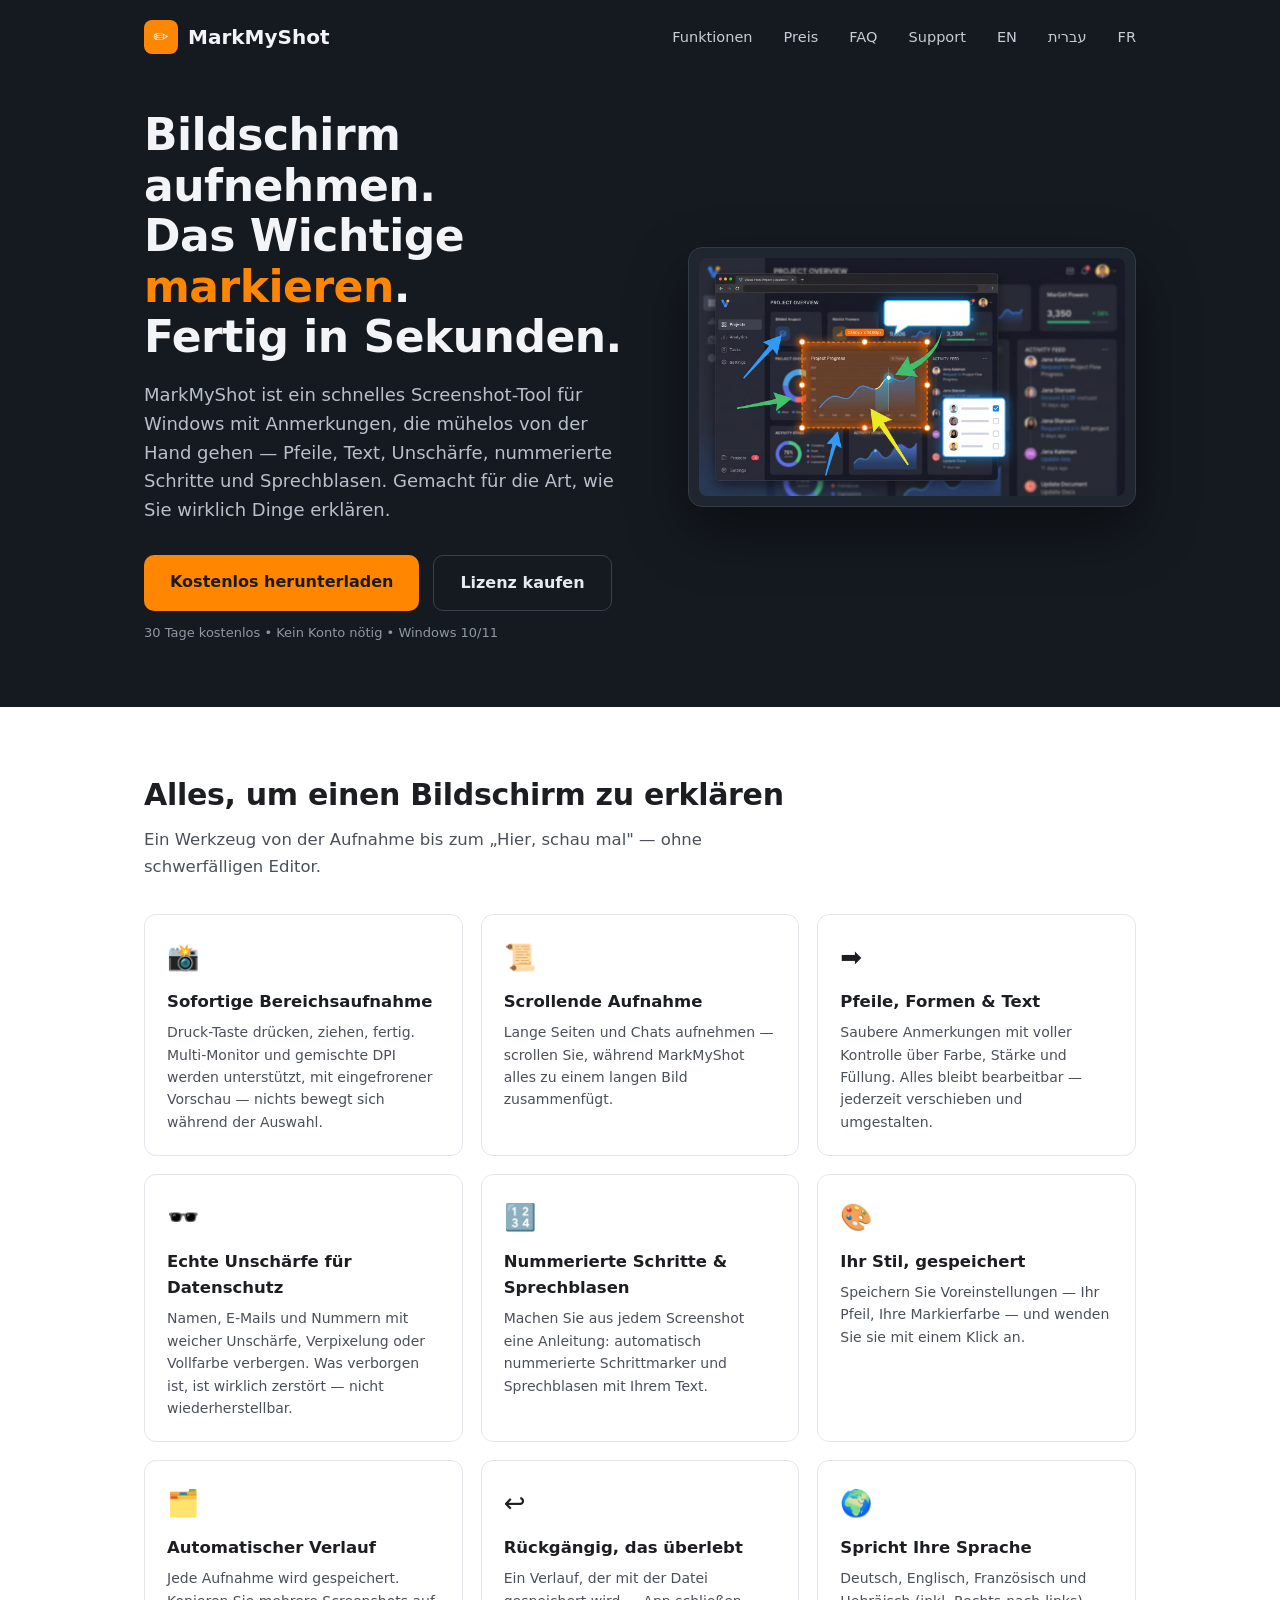
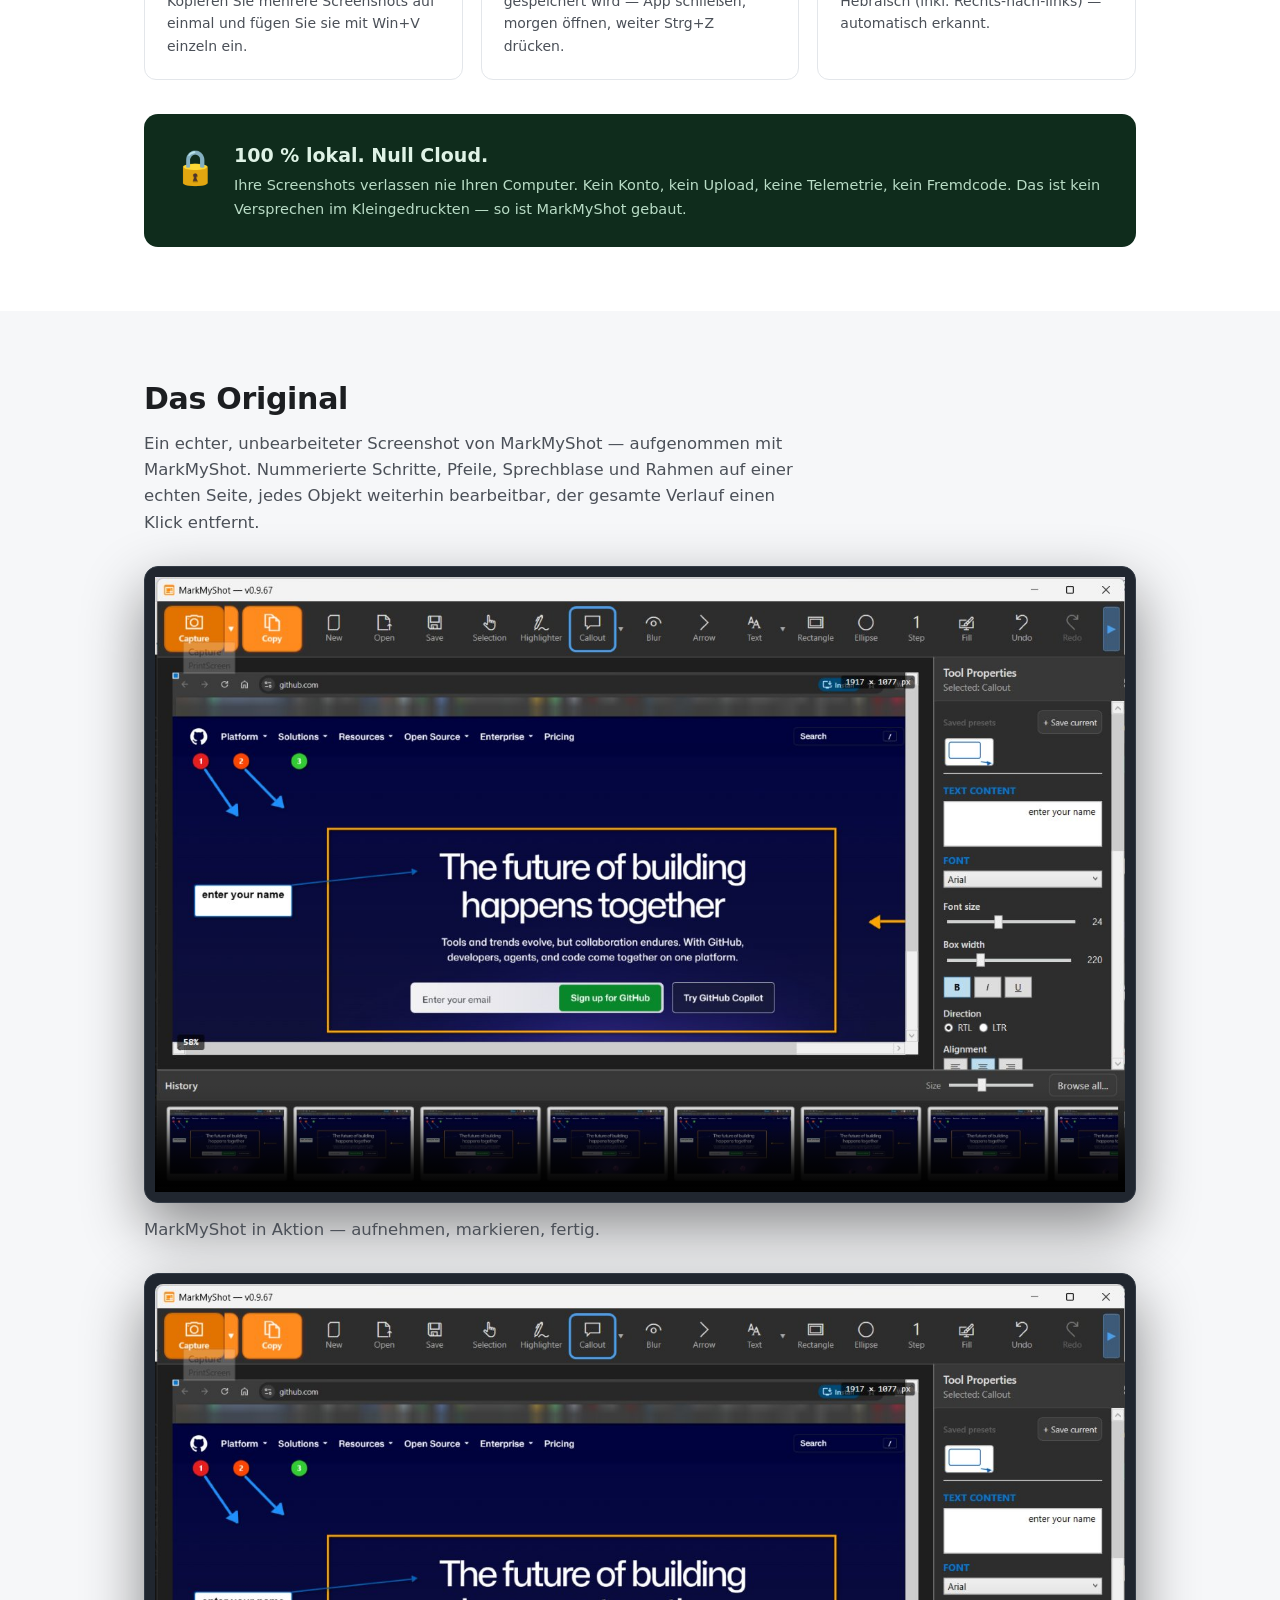
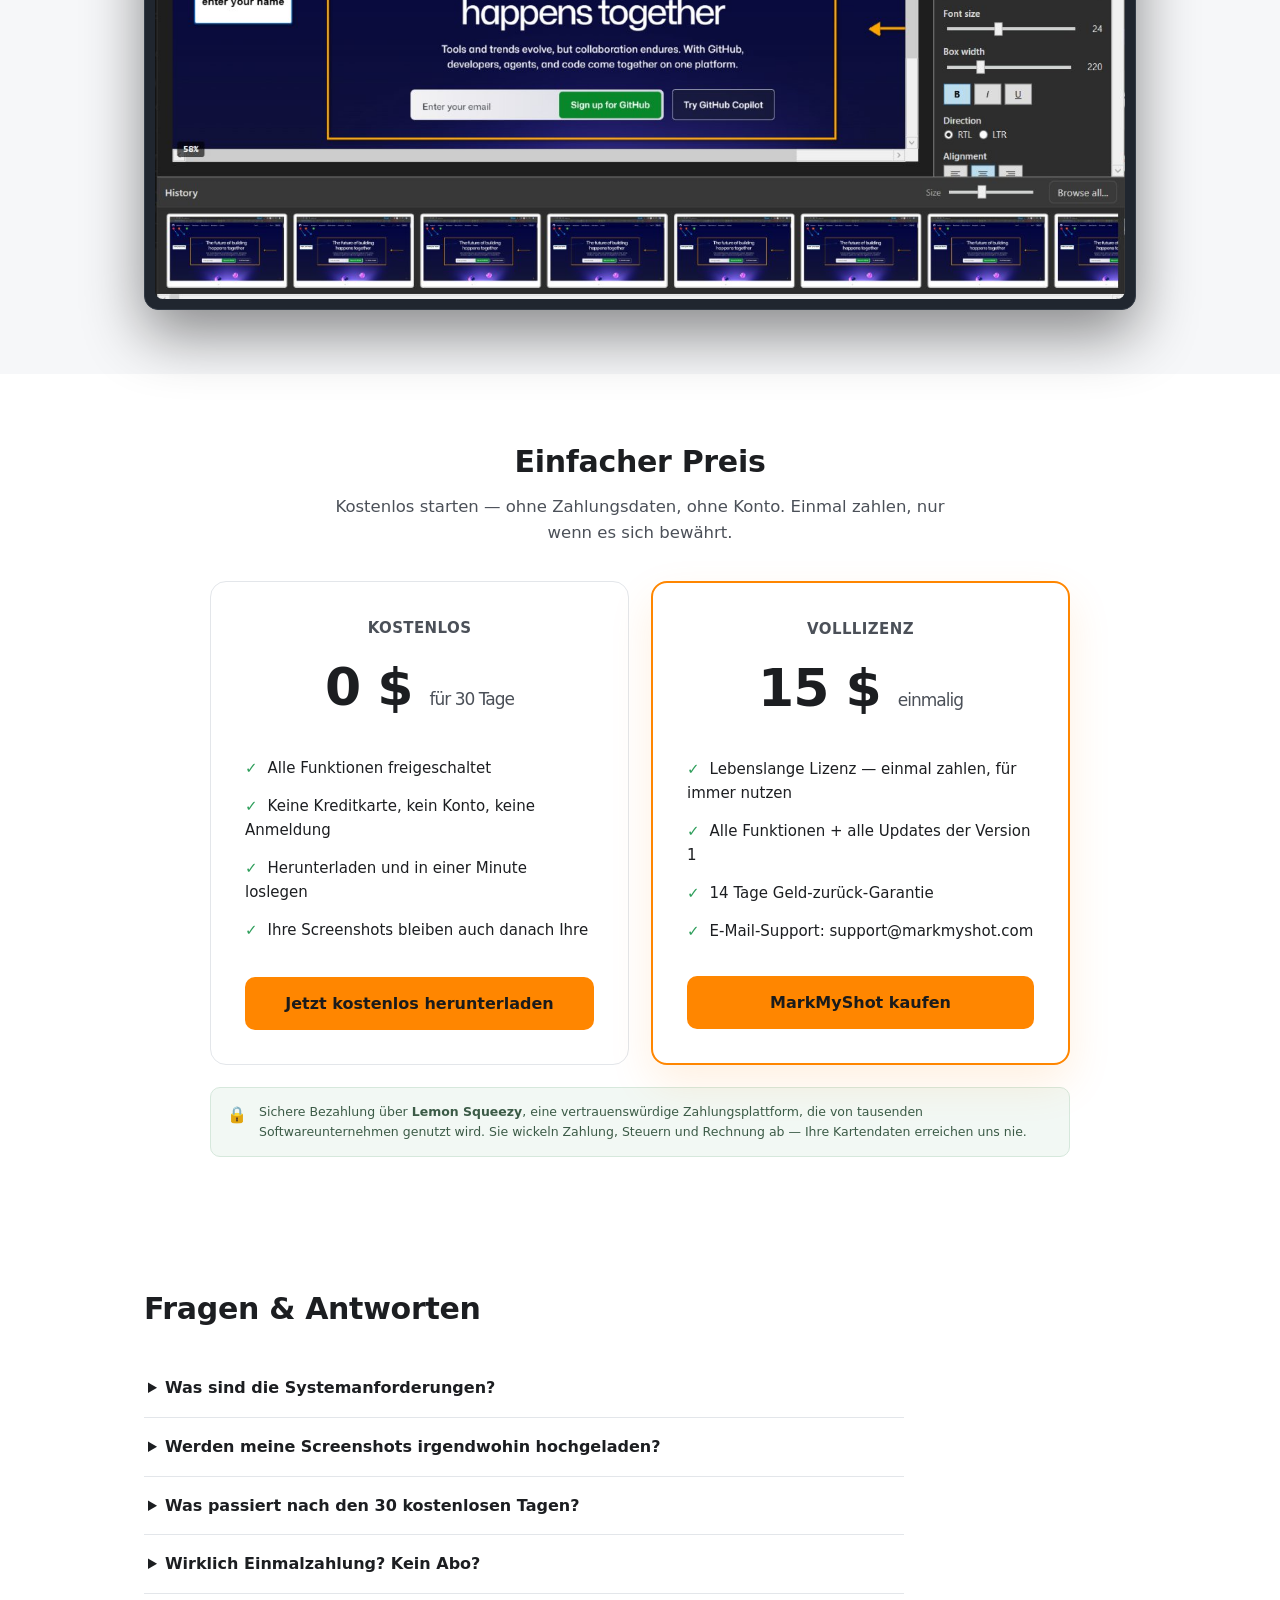
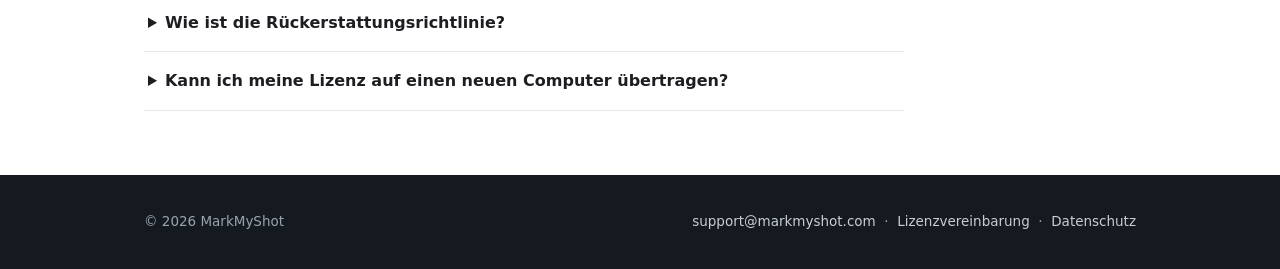
==== de.html @ 61226216 "Point the buy buttons at the live checkout; ship build 0.9.78" ====
<!DOCTYPE html>
<html lang="de">
<head>
<meta charset="utf-8">
<meta name="viewport" content="width=device-width, initial-scale=1">
<title>MarkMyShot — Aufnehmen, Markieren, Fertig</title>
<meta name="description" content="MarkMyShot ist ein schnelles Screenshot-Tool für Windows mit starker Anmerkungsfunktion: Pfeile, Text, Unschärfe, nummerierte Schritte und Sprechblasen. 100 % lokal — Ihre Screenshots verlassen nie Ihren Computer.">
<link rel="canonical" href="https://markmyshot.com/de.html">
<link rel="alternate" hreflang="en" href="https://markmyshot.com/">
<link rel="alternate" hreflang="he" href="https://markmyshot.com/he.html">
<link rel="alternate" hreflang="fr" href="https://markmyshot.com/fr.html">
<link rel="alternate" hreflang="de" href="https://markmyshot.com/de.html">
<link rel="alternate" hreflang="x-default" href="https://markmyshot.com/">
<meta property="og:type" content="website">
<meta property="og:title" content="MarkMyShot — Aufnehmen, Markieren, Fertig">
<meta property="og:description" content="Schnelles Screenshot-Tool für Windows mit müheloser Anmerkung. 100 % lokal. 30 Tage kostenlos testen.">
<meta property="og:url" content="https://markmyshot.com/de.html">
<meta property="og:image" content="https://markmyshot.com/hero.jpg">
<link rel="stylesheet" href="style.css">
</head>
<body>

<header>
  <div class="wrap">
    <nav>
      <a class="logo" href="de.html"><span class="logo-mark">✏️</span> MarkMyShot</a>
      <div class="links">
        <a href="#features">Funktionen</a>
        <a href="#pricing">Preis</a>
        <a href="#faq">FAQ</a>
        <a href="mailto:support@markmyshot.com">Support</a>
        <a href="index.html" lang="en">EN</a>
        <a href="he.html" lang="he">עברית</a>
        <a href="fr.html" lang="fr">FR</a>
      </div>
    </nav>
    <div class="hero">
      <div>
        <h1>Bildschirm aufnehmen.<br>Das Wichtige <em>markieren</em>.<br>Fertig in Sekunden.</h1>
        <p class="sub">MarkMyShot ist ein schnelles Screenshot-Tool für Windows mit Anmerkungen, die mühelos von der Hand gehen — Pfeile, Text, Unschärfe, nummerierte Schritte und Sprechblasen. Gemacht für die Art, wie Sie wirklich Dinge erklären.</p>
        <div class="cta-row">
          <a class="btn btn-primary" href="#pricing">Kostenlos herunterladen</a>
          <a class="btn btn-ghost" href="#pricing">Lizenz kaufen</a>
        </div>
        <p class="cta-note">30 Tage kostenlos • Kein Konto nötig • Windows 10/11</p>
      </div>
      <div class="shot-frame">
        <img src="hero.jpg" alt="MarkMyShot nimmt ein Dashboard auf: Auswahlrahmen mit Größenangabe, bunte Pfeile, Sprechblase und Checkliste">
      </div>
    </div>
  </div>
</header>

<section id="features">
  <div class="wrap">
    <h2>Alles, um einen Bildschirm zu erklären</h2>
    <p class="lead">Ein Werkzeug von der Aufnahme bis zum „Hier, schau mal" — ohne schwerfälligen Editor.</p>
    <div class="grid">
      <div class="card"><div class="ico">📸</div><h3>Sofortige Bereichsaufnahme</h3><p>Druck-Taste drücken, ziehen, fertig. Multi-Monitor und gemischte DPI werden unterstützt, mit eingefrorener Vorschau — nichts bewegt sich während der Auswahl.</p></div>
      <div class="card"><div class="ico">📜</div><h3>Scrollende Aufnahme</h3><p>Lange Seiten und Chats aufnehmen — scrollen Sie, während MarkMyShot alles zu einem langen Bild zusammenfügt.</p></div>
      <div class="card"><div class="ico">➡️</div><h3>Pfeile, Formen & Text</h3><p>Saubere Anmerkungen mit voller Kontrolle über Farbe, Stärke und Füllung. Alles bleibt bearbeitbar — jederzeit verschieben und umgestalten.</p></div>
      <div class="card"><div class="ico">🕶️</div><h3>Echte Unschärfe für Datenschutz</h3><p>Namen, E-Mails und Nummern mit weicher Unschärfe, Verpixelung oder Vollfarbe verbergen. Was verborgen ist, ist wirklich zerstört — nicht wiederherstellbar.</p></div>
      <div class="card"><div class="ico">🔢</div><h3>Nummerierte Schritte & Sprechblasen</h3><p>Machen Sie aus jedem Screenshot eine Anleitung: automatisch nummerierte Schrittmarker und Sprechblasen mit Ihrem Text.</p></div>
      <div class="card"><div class="ico">🎨</div><h3>Ihr Stil, gespeichert</h3><p>Speichern Sie Voreinstellungen — Ihr Pfeil, Ihre Markierfarbe — und wenden Sie sie mit einem Klick an.</p></div>
      <div class="card"><div class="ico">🗂️</div><h3>Automatischer Verlauf</h3><p>Jede Aufnahme wird gespeichert. Kopieren Sie mehrere Screenshots auf einmal und fügen Sie sie mit Win+V einzeln ein.</p></div>
      <div class="card"><div class="ico">↩️</div><h3>Rückgängig, das überlebt</h3><p>Ein Verlauf, der mit der Datei gespeichert wird — App schließen, morgen öffnen, weiter Strg+Z drücken.</p></div>
      <div class="card"><div class="ico">🌍</div><h3>Spricht Ihre Sprache</h3><p>Deutsch, Englisch, Französisch und Hebräisch (inkl. Rechts-nach-links) — automatisch erkannt.</p></div>
    </div>

    <div class="privacy">
      <div class="lock">🔒</div>
      <div>
        <h3>100 % lokal. Null Cloud.</h3>
        <p>Ihre Screenshots verlassen nie Ihren Computer. Kein Konto, kein Upload, keine Telemetrie, kein Fremdcode. Das ist kein Versprechen im Kleingedruckten — so ist MarkMyShot gebaut.</p>
      </div>
    </div>
  </div>
</section>

<section class="alt" id="in-action">
  <div class="wrap">
    <h2>Das Original</h2>
    <p class="lead">Ein echter, unbearbeiteter Screenshot von MarkMyShot — aufgenommen mit MarkMyShot. Nummerierte Schritte, Pfeile, Sprechblase und Rahmen auf einer echten Seite, jedes Objekt weiterhin bearbeitbar, der gesamte Verlauf einen Klick entfernt.</p>
    <div class="shot-frame" style="margin-top:30px">
      <video src="demo.mp4" poster="editor.jpg" controls preload="none" playsinline
             aria-label="Demo-Video von MarkMyShot"
             style="width:100%;display:block"></video>
    </div>
    <p class="lead" style="margin-top:14px">MarkMyShot in Aktion — aufnehmen, markieren, fertig.</p>
    <div class="shot-frame" style="margin-top:30px">
      <img src="editor.jpg" alt="Echtes MarkMyShot-Editorfenster: Werkzeugleiste, annotierte Webseite mit Schritten und Pfeilen, Eigenschaften-Panel und Verlaufsleiste">
    </div>
  </div>
</section>

<section id="pricing">
  <div class="wrap">
    <h2 style="text-align:center">Einfacher Preis</h2>
    <p class="lead" style="text-align:center;margin:0 auto">Kostenlos starten — ohne Zahlungsdaten, ohne Konto. Einmal zahlen, nur wenn es sich bewährt.</p>
    <div class="price-grid">
      <div class="price-box">
        <div class="plan-name">Kostenlos</div>
        <div class="price">0 $ <small>für 30 Tage</small></div>
        <ul>
          <li>Alle Funktionen freigeschaltet</li>
          <li>Keine Kreditkarte, kein Konto, keine Anmeldung</li>
          <li>Herunterladen und in einer Minute loslegen</li>
          <li>Ihre Screenshots bleiben auch danach Ihre</li>
        </ul>
        <a class="btn btn-primary" href="MarkMyShot.exe" download style="width:100%">Jetzt kostenlos herunterladen</a>
      </div>
      <div class="price-box featured">
        <div class="plan-name">Volllizenz</div>
        <div class="price">15 $ <small>einmalig</small></div>
        <ul>
          <li>Lebenslange Lizenz — einmal zahlen, für immer nutzen</li>
          <li>Alle Funktionen + alle Updates der Version 1</li>
          <li>14 Tage Geld-zurück-Garantie</li>
          <li>E-Mail-Support: support@markmyshot.com</li>
        </ul>
        <a class="btn btn-primary" href="https://markmyshot.lemonsqueezy.com/checkout/buy/40103c09-baea-47e1-b508-08ca0bba4fe6" style="width:100%">MarkMyShot kaufen</a>
      </div>
    </div>
    <div class="trust">
      <div>🔒</div>
      <p>Sichere Bezahlung über <strong>Lemon Squeezy</strong>, eine vertrauenswürdige Zahlungsplattform, die von tausenden Softwareunternehmen genutzt wird. Sie wickeln Zahlung, Steuern und Rechnung ab — Ihre Kartendaten erreichen uns nie.</p>
    </div>
  </div>
</section>

<section id="faq">
  <div class="wrap">
    <h2>Fragen & Antworten</h2>
    <div class="faq">
      <details>
        <summary>Was sind die Systemanforderungen?</summary>
        <p>Windows 10 oder Windows 11, 64-Bit. Keine zusätzlichen Installationen — herunterladen, starten, aufnehmen.</p>
      </details>
      <details>
        <summary>Werden meine Screenshots irgendwohin hochgeladen?</summary>
        <p>Niemals. MarkMyShot stellt keinerlei Netzwerkverbindungen her. Screenshots werden in einem Ordner Ihrer Wahl auf Ihrer Festplatte gespeichert — und nur dort existieren sie.</p>
      </details>
      <details>
        <summary>Was passiert nach den 30 kostenlosen Tagen?</summary>
        <p>Sie behalten vollen Zugriff auf das Ansehen, Bearbeiten und Kopieren Ihrer vorhandenen Screenshots. Nur neue Aufnahmen erfordern eine Lizenz — Ihre Arbeit wird nie als Geisel gehalten.</p>
      </details>
      <details>
        <summary>Wirklich Einmalzahlung? Kein Abo?</summary>
        <p>Ja. Eine Zahlung, lebenslange Lizenz, und alle Updates der Version 1 sind kostenlos. Falls je eine große Version 2 erscheint, erhalten Bestandskunden einen großzügigen Upgrade-Rabatt.</p>
      </details>
      <details>
        <summary>Wie ist die Rückerstattungsrichtlinie?</summary>
        <p>Wenn MarkMyShot nichts für Sie ist, schreiben Sie uns innerhalb von 14 Tagen nach dem Kauf — volle Rückerstattung, ohne Formulare, ohne Fragen.</p>
      </details>
      <details>
        <summary>Kann ich meine Lizenz auf einen neuen Computer übertragen?</summary>
        <p>Ja — deaktivieren Sie sie in der App (Lizenz-Fenster) und aktivieren Sie sie auf dem neuen Rechner mit demselben Schlüssel.</p>
      </details>
    </div>
  </div>
</section>

<footer>
  <div class="wrap">
    <div class="cols">
      <div>© 2026 MarkMyShot</div>
      <div>
        <a href="mailto:support@markmyshot.com">support@markmyshot.com</a>
        &nbsp;·&nbsp; <a href="eula.html">Lizenzvereinbarung</a>
        &nbsp;·&nbsp; <a href="privacy.html">Datenschutz</a>
      </div>
    </div>
  </div>
</footer>

</body>
</html>
---- style.css ----
:root{
  --accent:#FF8600; --accent-dark:#E27300;
  --ink:#1c1e21; --ink-soft:#4b5058; --bg:#ffffff; --bg-soft:#f6f7f9;
  --card:#ffffff; --line:#e3e6ea; --hero:#151a21; --hero-ink:#f2f4f7;
  --good:#2e9e5b;
}
*{box-sizing:border-box;margin:0;padding:0}
body{font-family:"Segoe UI",system-ui,-apple-system,sans-serif;color:var(--ink);background:var(--bg);line-height:1.6}
.wrap{max-width:1040px;margin:0 auto;padding:0 24px}
a{color:var(--accent-dark)}

/* ---------- Hero ---------- */
header{background:var(--hero);color:var(--hero-ink);padding:20px 0 64px}
nav{display:flex;align-items:center;justify-content:space-between;margin-bottom:56px;flex-wrap:wrap;gap:10px}
.logo{display:flex;align-items:center;gap:10px;font-weight:700;font-size:20px;color:var(--hero-ink);text-decoration:none}
.logo-mark{width:34px;height:34px;border-radius:8px;background:var(--accent);display:grid;place-items:center;font-size:18px}
nav .links a{color:#c8cdd4;text-decoration:none;margin-inline-start:26px;font-size:14.5px}
nav .links a:hover{color:#fff}
.hero{display:grid;grid-template-columns:1.05fr .95fr;gap:48px;align-items:center}
.hero h1{font-size:44px;line-height:1.15;letter-spacing:-.5px}
.hero h1 em{color:var(--accent);font-style:normal}
.hero p.sub{margin-top:18px;font-size:18px;color:#b9c0c9;max-width:44ch}
.cta-row{margin-top:30px;display:flex;gap:14px;flex-wrap:wrap}
.btn{display:inline-block;padding:14px 26px;border-radius:10px;font-weight:600;font-size:16px;text-decoration:none;transition:.15s;text-align:center}
.btn-primary{background:var(--accent);color:#1b1b1b}
.btn-primary:hover{background:#ff9b2e}
.btn-ghost{border:1px solid #3a414b;color:#e6e9ee}
.btn-ghost:hover{border-color:#828a95}
.btn-secondary{background:#eef1f5;color:var(--ink)}
.btn-secondary:hover{background:#e2e7ee}
.cta-note{margin-top:12px;font-size:13px;color:#8f97a2}
.shot-frame{background:#20262f;border:1px solid #333b46;border-radius:14px;padding:10px;box-shadow:0 24px 60px rgba(0,0,0,.45)}
.shot-frame img{width:100%;display:block;border-radius:8px}

/* ---------- Sections ---------- */
section{padding:64px 0}
section.alt{background:var(--bg-soft)}
h2{font-size:30px;letter-spacing:-.3px;margin-bottom:8px}
.lead{color:var(--ink-soft);font-size:16.5px;max-width:62ch}

.grid{display:grid;grid-template-columns:repeat(3,1fr);gap:18px;margin-top:34px}
.card{background:var(--card);border:1px solid var(--line);border-radius:12px;padding:22px}
.card .ico{font-size:26px}
.card h3{font-size:16.5px;margin:10px 0 6px}
.card p{font-size:14px;color:var(--ink-soft)}

/* ---------- Privacy strip ---------- */
.privacy{display:flex;gap:18px;align-items:flex-start;background:#0f2c1c;color:#dff3e6;border-radius:14px;padding:26px 30px;margin-top:34px}
.privacy .lock{font-size:34px}
.privacy h3{font-size:19px;margin-bottom:4px}
.privacy p{font-size:14.5px;color:#b9dcc6}

/* ---------- Pricing ---------- */
.price-grid{display:grid;grid-template-columns:1fr 1fr;gap:22px;max-width:860px;margin:34px auto 0}
.price-box{background:var(--card);border:1px solid var(--line);border-radius:16px;padding:34px;text-align:center;display:flex;flex-direction:column}
.price-box.featured{border:2px solid var(--accent);box-shadow:0 18px 44px rgba(255,134,0,.12)}
.plan-name{font-size:15px;font-weight:700;letter-spacing:.4px;text-transform:uppercase;color:var(--ink-soft)}
.price{font-size:52px;font-weight:800;letter-spacing:-1px;margin-top:6px}
.price small{font-size:17px;font-weight:500;color:var(--ink-soft)}
.price-box ul{list-style:none;margin:20px 0 26px;text-align:start;flex:1}
.price-box li{padding:7px 0;font-size:15px}
.price-box li::before{content:"✓";color:var(--good);font-weight:700;margin-inline-end:10px}
.trust{display:flex;gap:12px;align-items:flex-start;background:#f2f8f4;border:1px solid #d6e8dc;border-radius:10px;padding:14px 16px;margin:22px auto 0;max-width:860px;text-align:start}
.trust p{font-size:12.5px;color:#3c5b47}

/* ---------- FAQ ---------- */
.faq{max-width:760px;margin-top:26px}
.faq details{border-bottom:1px solid var(--line);padding:16px 4px}
.faq summary{cursor:pointer;font-weight:600;font-size:16px}
.faq p{margin-top:10px;color:var(--ink-soft);font-size:15px}

/* ---------- Footer ---------- */
footer{background:var(--hero);color:#9aa2ad;padding:36px 0;font-size:13.5px}
footer .cols{display:flex;justify-content:space-between;gap:24px;flex-wrap:wrap}
footer a{color:#c8cdd4;text-decoration:none}
footer a:hover{color:#fff}

@media (max-width:860px){
  .hero{grid-template-columns:1fr}
  .grid{grid-template-columns:1fr 1fr}
  .hero h1{font-size:34px}
}
@media (max-width:700px){.price-grid{grid-template-columns:1fr}}
@media (max-width:560px){
  .grid{grid-template-columns:1fr}
  nav .links{display:none}
}
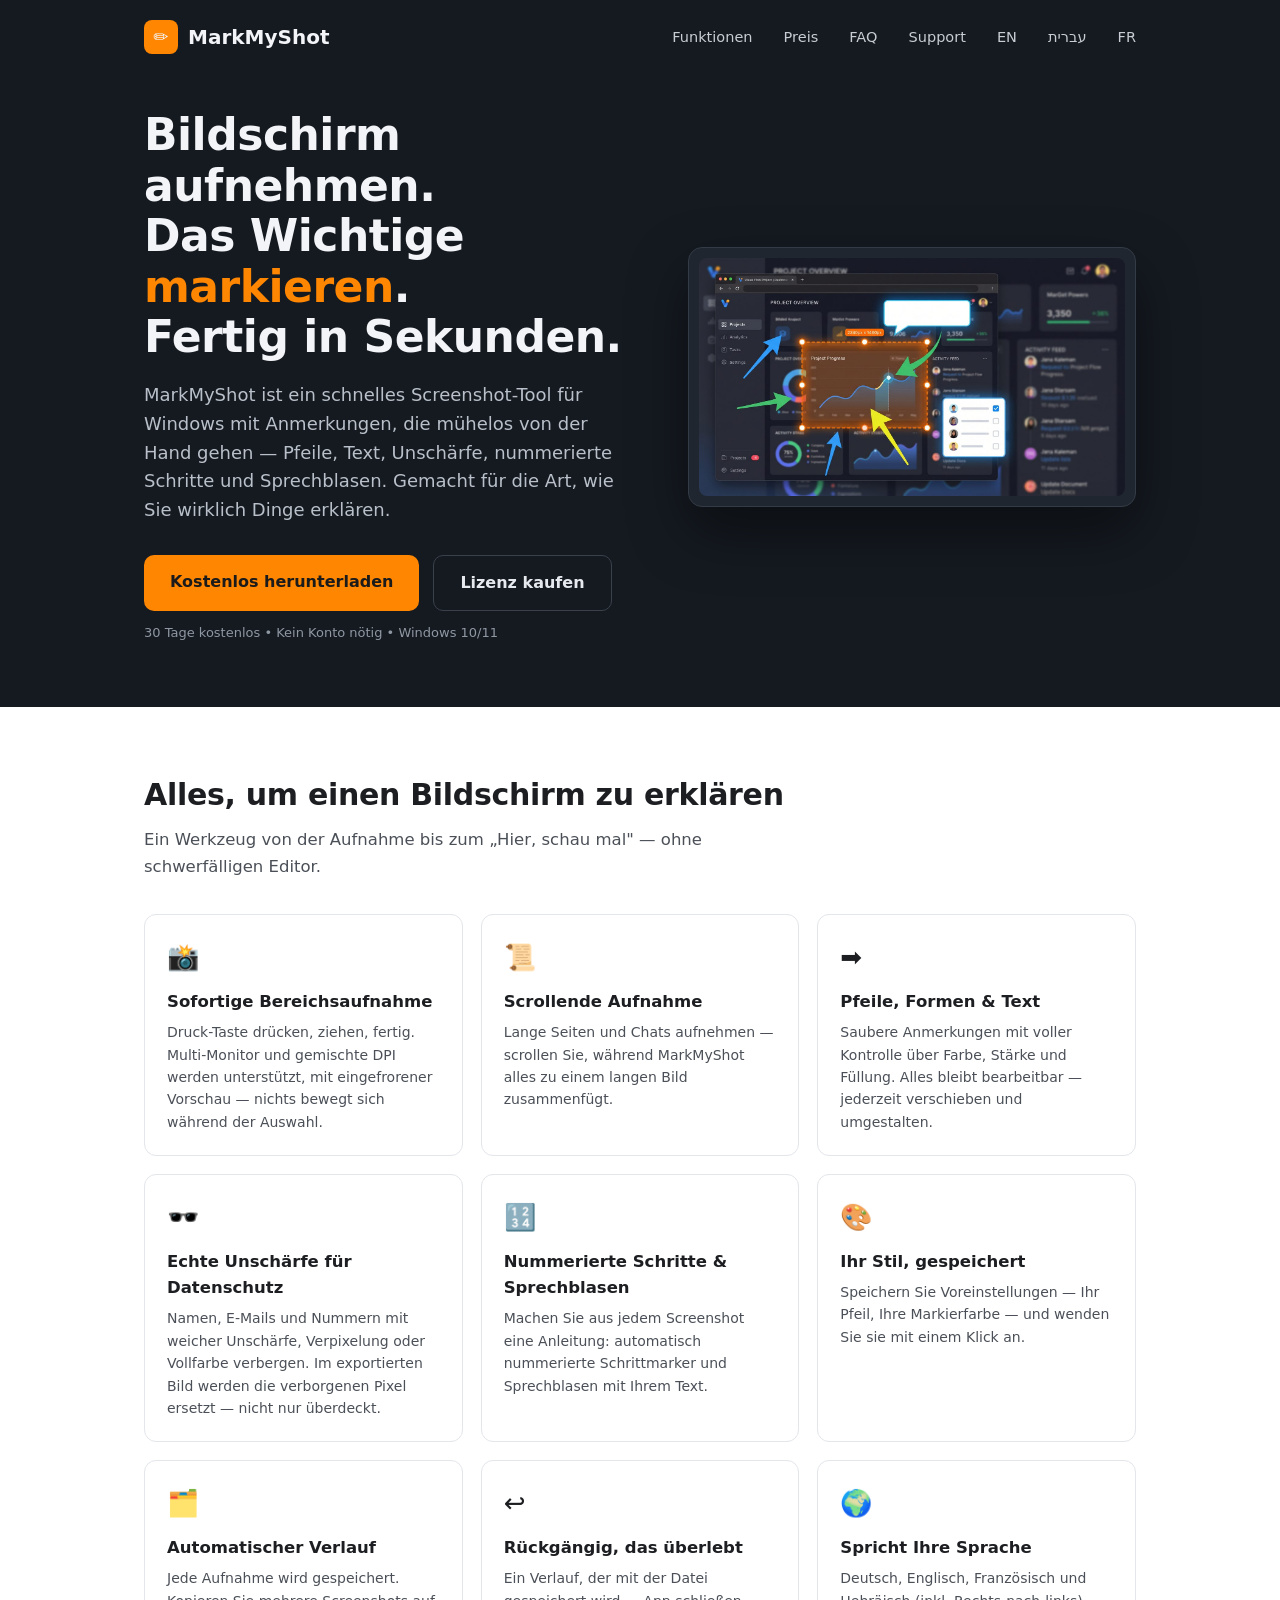
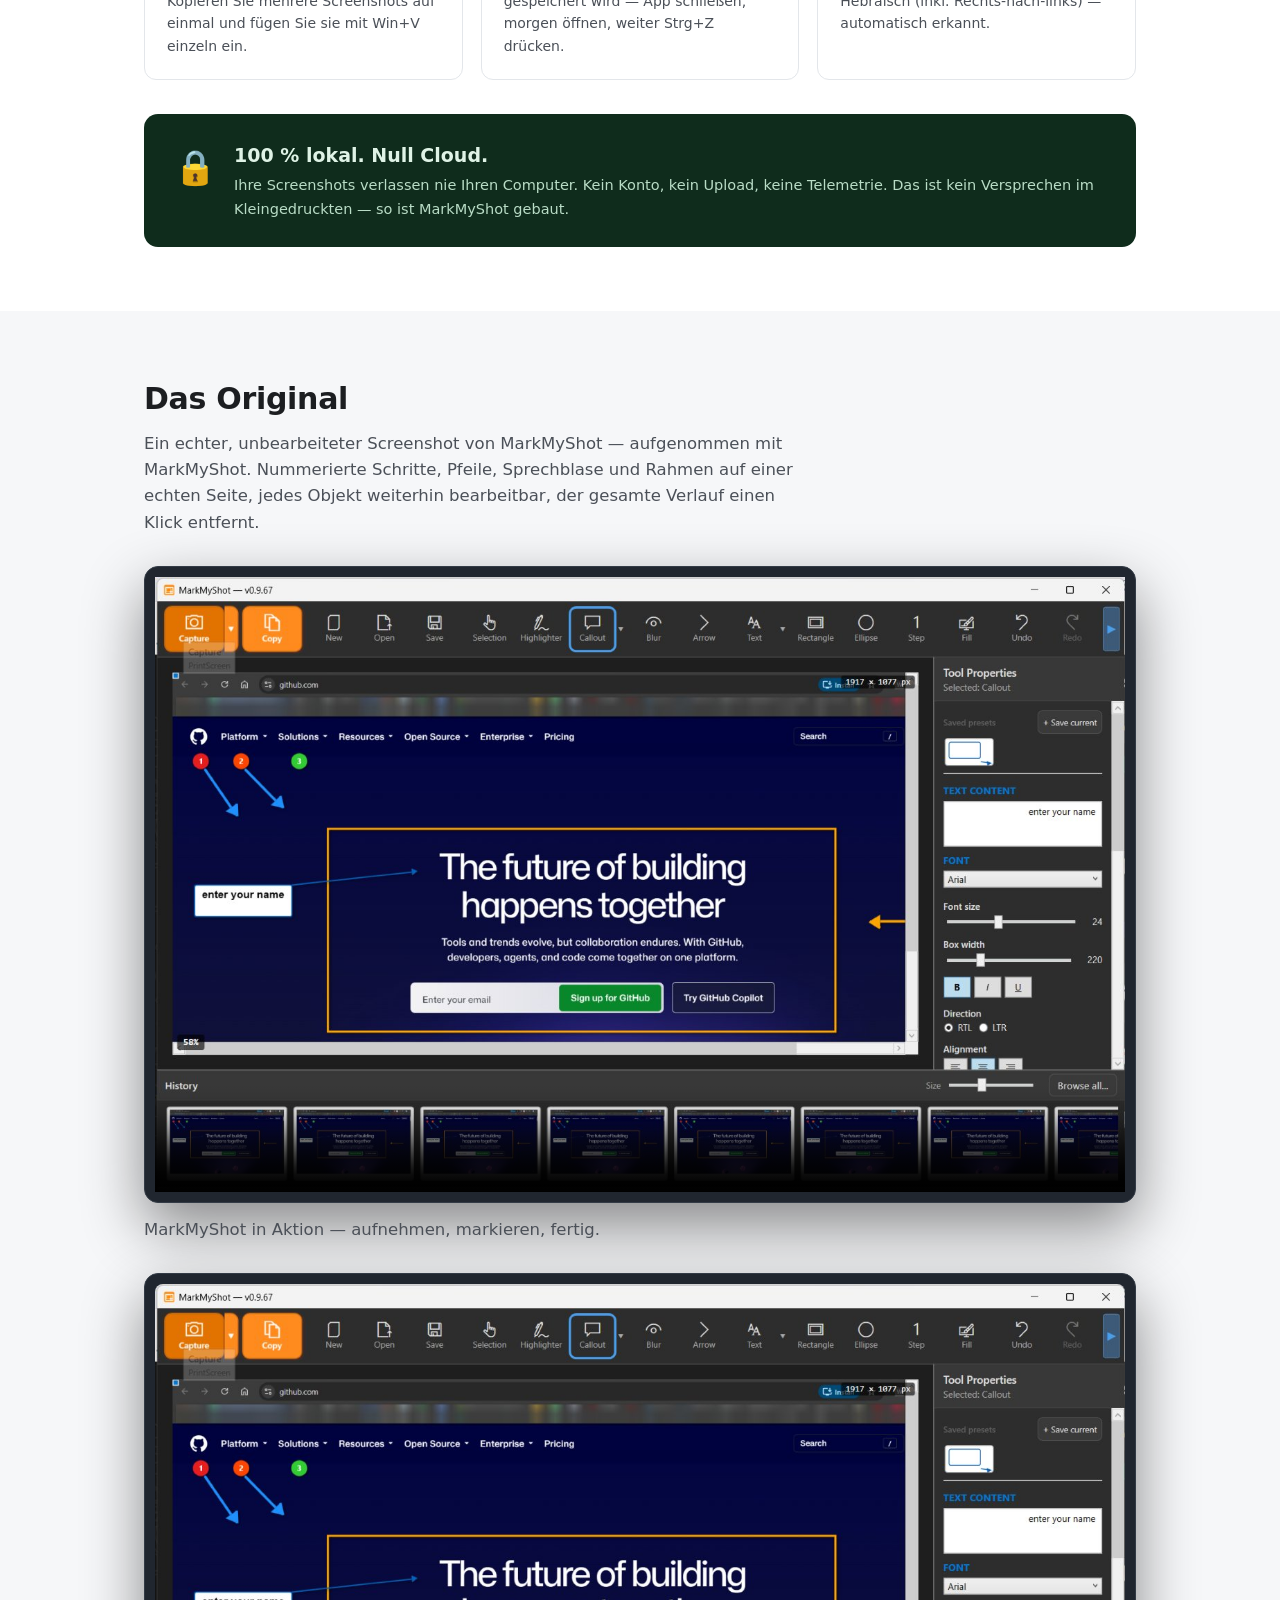
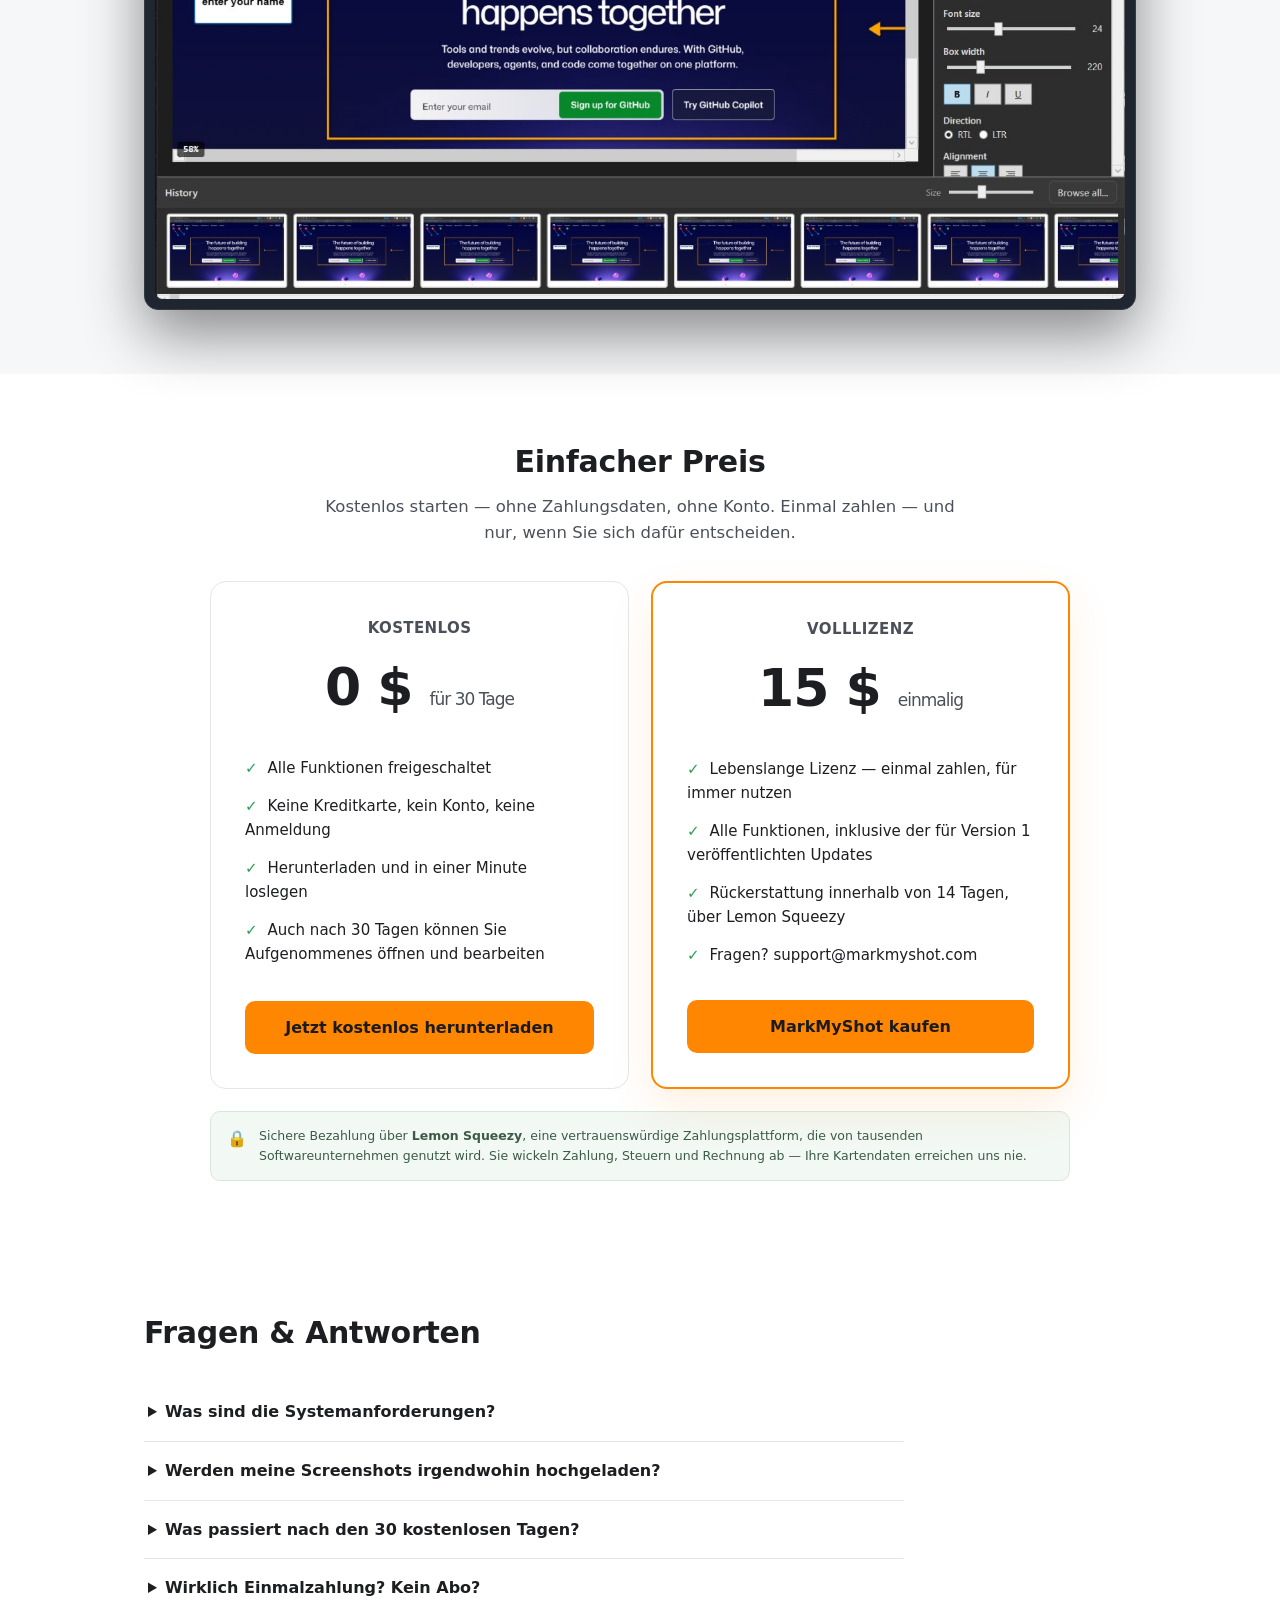
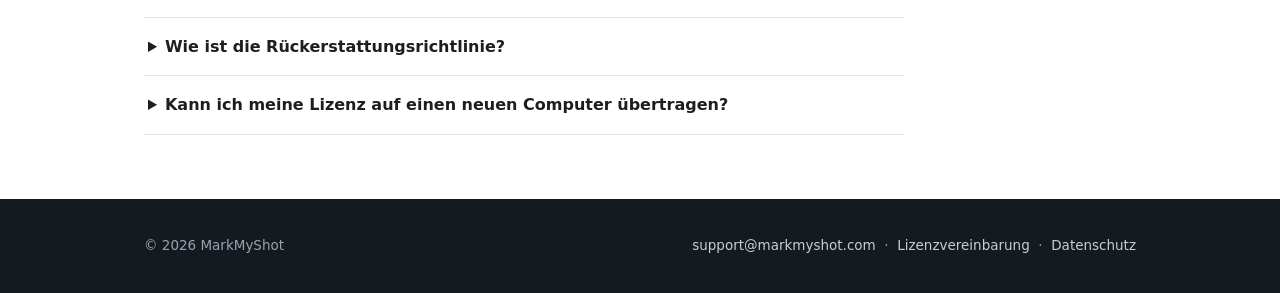
==== commit 73357dfc: "Correct two inaccurate claims, soften the promises, fix translated-sounding copy" ====
--- a/de.html
+++ b/de.html
@@ -59,7 +59,7 @@
       <div class="card"><div class="ico">📸</div><h3>Sofortige Bereichsaufnahme</h3><p>Druck-Taste drücken, ziehen, fertig. Multi-Monitor und gemischte DPI werden unterstützt, mit eingefrorener Vorschau — nichts bewegt sich während der Auswahl.</p></div>
       <div class="card"><div class="ico">📜</div><h3>Scrollende Aufnahme</h3><p>Lange Seiten und Chats aufnehmen — scrollen Sie, während MarkMyShot alles zu einem langen Bild zusammenfügt.</p></div>
       <div class="card"><div class="ico">➡️</div><h3>Pfeile, Formen & Text</h3><p>Saubere Anmerkungen mit voller Kontrolle über Farbe, Stärke und Füllung. Alles bleibt bearbeitbar — jederzeit verschieben und umgestalten.</p></div>
-      <div class="card"><div class="ico">🕶️</div><h3>Echte Unschärfe für Datenschutz</h3><p>Namen, E-Mails und Nummern mit weicher Unschärfe, Verpixelung oder Vollfarbe verbergen. Was verborgen ist, ist wirklich zerstört — nicht wiederherstellbar.</p></div>
+      <div class="card"><div class="ico">🕶️</div><h3>Echte Unschärfe für Datenschutz</h3><p>Namen, E-Mails und Nummern mit weicher Unschärfe, Verpixelung oder Vollfarbe verbergen. Im exportierten Bild werden die verborgenen Pixel ersetzt — nicht nur überdeckt.</p></div>
       <div class="card"><div class="ico">🔢</div><h3>Nummerierte Schritte & Sprechblasen</h3><p>Machen Sie aus jedem Screenshot eine Anleitung: automatisch nummerierte Schrittmarker und Sprechblasen mit Ihrem Text.</p></div>
       <div class="card"><div class="ico">🎨</div><h3>Ihr Stil, gespeichert</h3><p>Speichern Sie Voreinstellungen — Ihr Pfeil, Ihre Markierfarbe — und wenden Sie sie mit einem Klick an.</p></div>
       <div class="card"><div class="ico">🗂️</div><h3>Automatischer Verlauf</h3><p>Jede Aufnahme wird gespeichert. Kopieren Sie mehrere Screenshots auf einmal und fügen Sie sie mit Win+V einzeln ein.</p></div>
@@ -71,7 +71,7 @@
       <div class="lock">🔒</div>
       <div>
         <h3>100 % lokal. Null Cloud.</h3>
-        <p>Ihre Screenshots verlassen nie Ihren Computer. Kein Konto, kein Upload, keine Telemetrie, kein Fremdcode. Das ist kein Versprechen im Kleingedruckten — so ist MarkMyShot gebaut.</p>
+        <p>Ihre Screenshots verlassen nie Ihren Computer. Kein Konto, kein Upload, keine Telemetrie. Das ist kein Versprechen im Kleingedruckten — so ist MarkMyShot gebaut.</p>
       </div>
     </div>
   </div>
@@ -96,7 +96,7 @@
 <section id="pricing">
   <div class="wrap">
     <h2 style="text-align:center">Einfacher Preis</h2>
-    <p class="lead" style="text-align:center;margin:0 auto">Kostenlos starten — ohne Zahlungsdaten, ohne Konto. Einmal zahlen, nur wenn es sich bewährt.</p>
+    <p class="lead" style="text-align:center;margin:0 auto">Kostenlos starten — ohne Zahlungsdaten, ohne Konto. Einmal zahlen — und nur, wenn Sie sich dafür entscheiden.</p>
     <div class="price-grid">
       <div class="price-box">
         <div class="plan-name">Kostenlos</div>
@@ -105,7 +105,7 @@
           <li>Alle Funktionen freigeschaltet</li>
           <li>Keine Kreditkarte, kein Konto, keine Anmeldung</li>
           <li>Herunterladen und in einer Minute loslegen</li>
-          <li>Ihre Screenshots bleiben auch danach Ihre</li>
+          <li>Auch nach 30 Tagen können Sie Aufgenommenes öffnen und bearbeiten</li>
         </ul>
         <a class="btn btn-primary" href="MarkMyShot.exe" download style="width:100%">Jetzt kostenlos herunterladen</a>
       </div>
@@ -114,9 +114,9 @@
         <div class="price">15 $ <small>einmalig</small></div>
         <ul>
           <li>Lebenslange Lizenz — einmal zahlen, für immer nutzen</li>
-          <li>Alle Funktionen + alle Updates der Version 1</li>
-          <li>14 Tage Geld-zurück-Garantie</li>
-          <li>E-Mail-Support: support@markmyshot.com</li>
+          <li>Alle Funktionen, inklusive der für Version 1 veröffentlichten Updates</li>
+          <li>Rückerstattung innerhalb von 14 Tagen, über Lemon Squeezy</li>
+          <li>Fragen? support@markmyshot.com</li>
         </ul>
         <a class="btn btn-primary" href="https://markmyshot.lemonsqueezy.com/checkout/buy/40103c09-baea-47e1-b508-08ca0bba4fe6" style="width:100%">MarkMyShot kaufen</a>
       </div>
@@ -138,19 +138,19 @@
       </details>
       <details>
         <summary>Werden meine Screenshots irgendwohin hochgeladen?</summary>
-        <p>Niemals. MarkMyShot stellt keinerlei Netzwerkverbindungen her. Screenshots werden in einem Ordner Ihrer Wahl auf Ihrer Festplatte gespeichert — und nur dort existieren sie.</p>
+        <p>Niemals. Screenshots werden in einem Ordner Ihrer Wahl auf Ihrer Festplatte gespeichert — und nur dort existieren sie. Die App geht nur für eine einzige Sache online: die Prüfung Ihres Lizenzschlüssels bei der Aktivierung.</p>
       </details>
       <details>
         <summary>Was passiert nach den 30 kostenlosen Tagen?</summary>
-        <p>Sie behalten vollen Zugriff auf das Ansehen, Bearbeiten und Kopieren Ihrer vorhandenen Screenshots. Nur neue Aufnahmen erfordern eine Lizenz — Ihre Arbeit wird nie als Geisel gehalten.</p>
+        <p>Sie behalten vollen Zugriff auf das Ansehen, Bearbeiten und Kopieren Ihrer vorhandenen Screenshots. Nur neue Aufnahmen erfordern eine Lizenz — was Sie bereits aufgenommen haben, bleibt zugänglich.</p>
       </details>
       <details>
         <summary>Wirklich Einmalzahlung? Kein Abo?</summary>
-        <p>Ja. Eine Zahlung, lebenslange Lizenz, und alle Updates der Version 1 sind kostenlos. Falls je eine große Version 2 erscheint, erhalten Bestandskunden einen großzügigen Upgrade-Rabatt.</p>
+        <p>Ja. Eine Zahlung, lebenslange Lizenz, und die für Version 1 veröffentlichten Updates sind enthalten. Falls je eine große Version 2 erscheint, kann sie ein separater Kauf sein, mit einem Upgrade-Preis für Bestandskunden.</p>
       </details>
       <details>
         <summary>Wie ist die Rückerstattungsrichtlinie?</summary>
-        <p>Wenn MarkMyShot nichts für Sie ist, schreiben Sie uns innerhalb von 14 Tagen nach dem Kauf — volle Rückerstattung, ohne Formulare, ohne Fragen.</p>
+        <p>Sie können innerhalb von 14 Tagen nach dem Kauf eine Rückerstattung anfragen. Rückerstattungen werden über Lemon Squeezy als offiziellen Verkäufer abgewickelt — schreiben Sie uns, und wir leiten die Anfrage weiter.</p>
       </details>
       <details>
         <summary>Kann ich meine Lizenz auf einen neuen Computer übertragen?</summary>
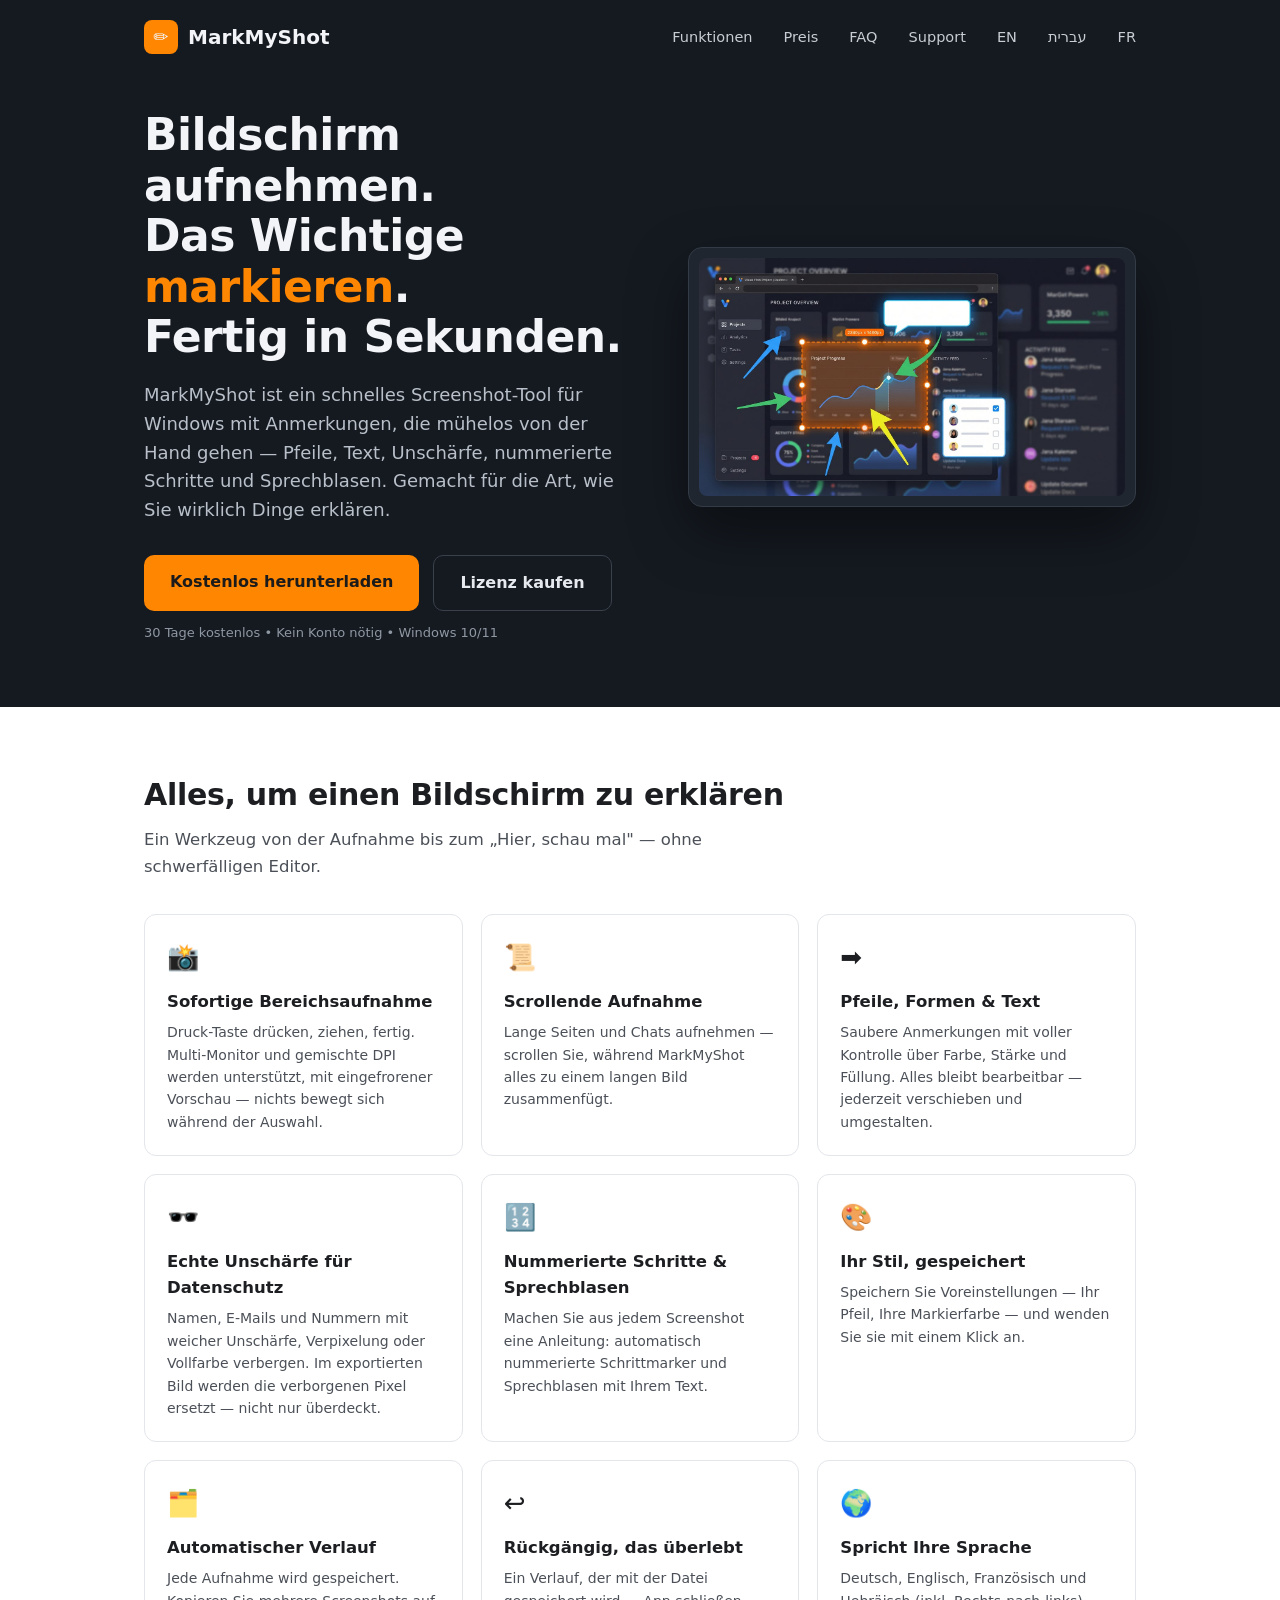
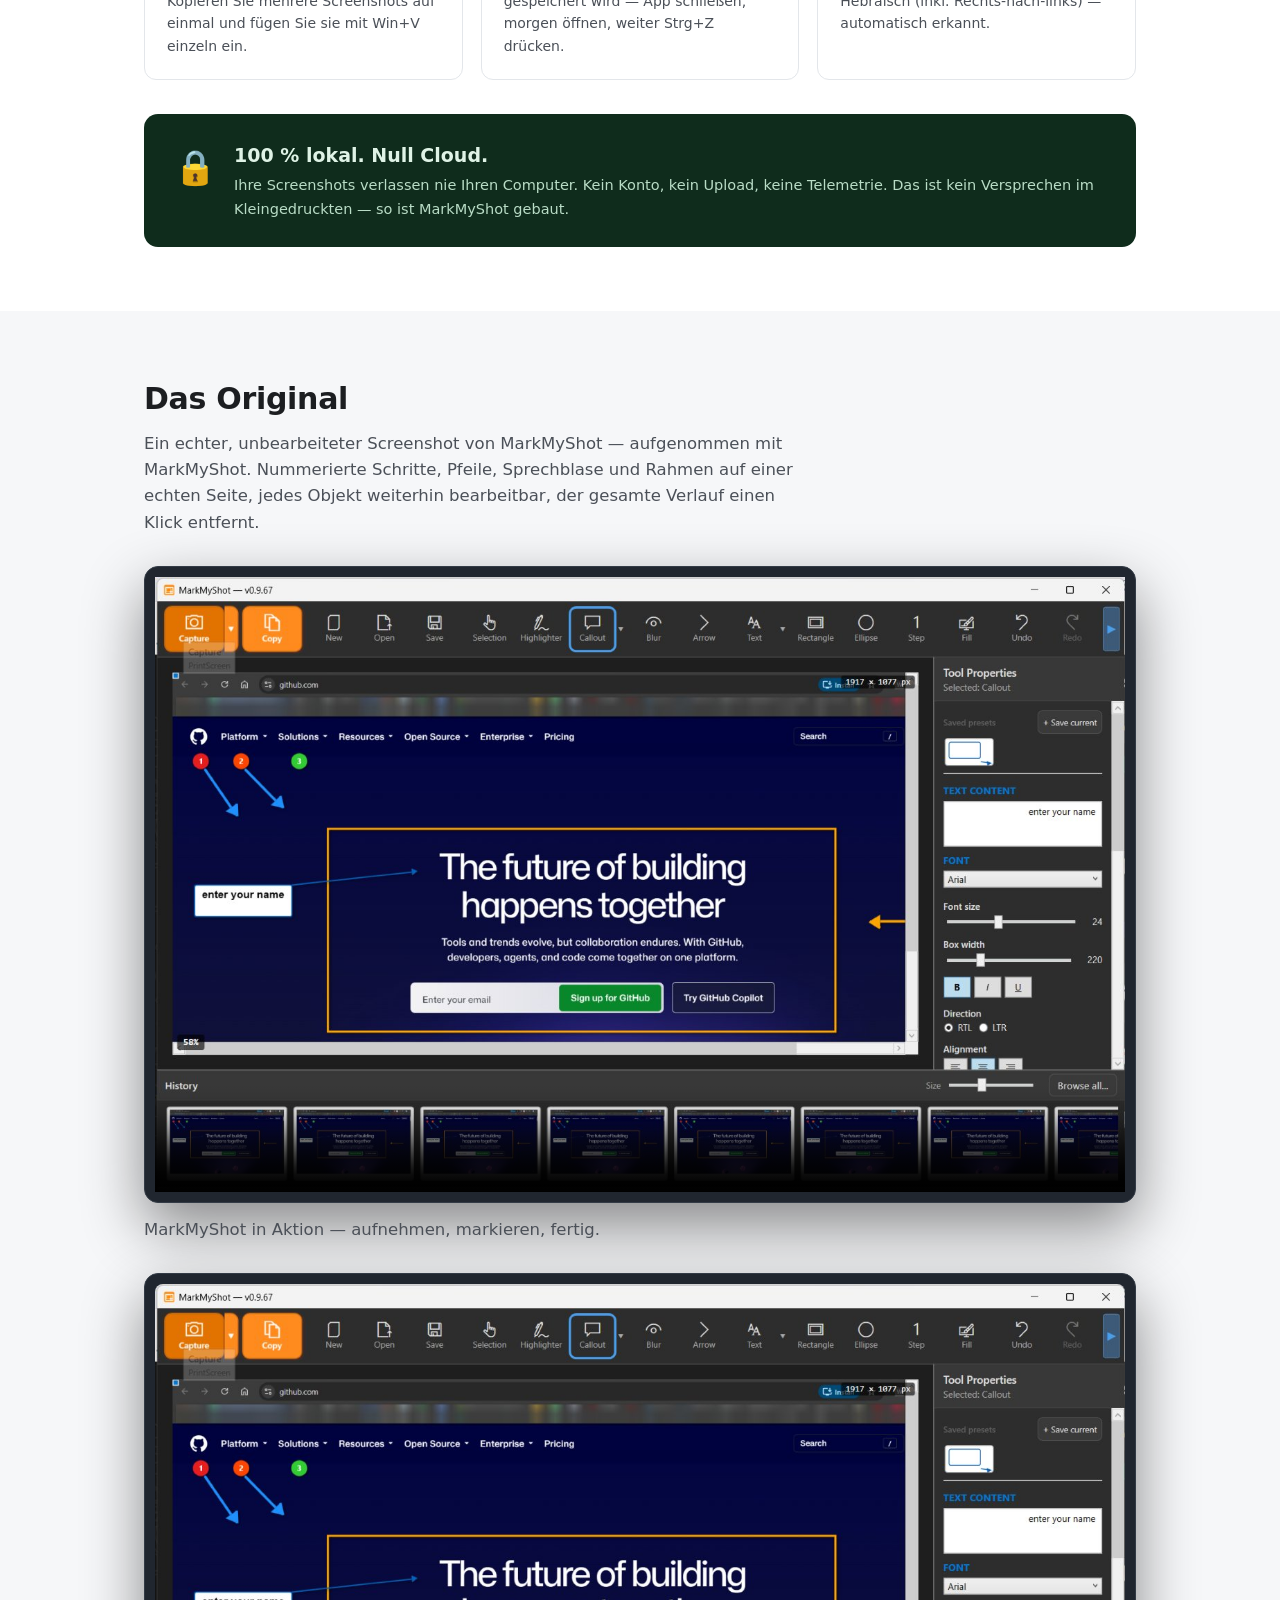
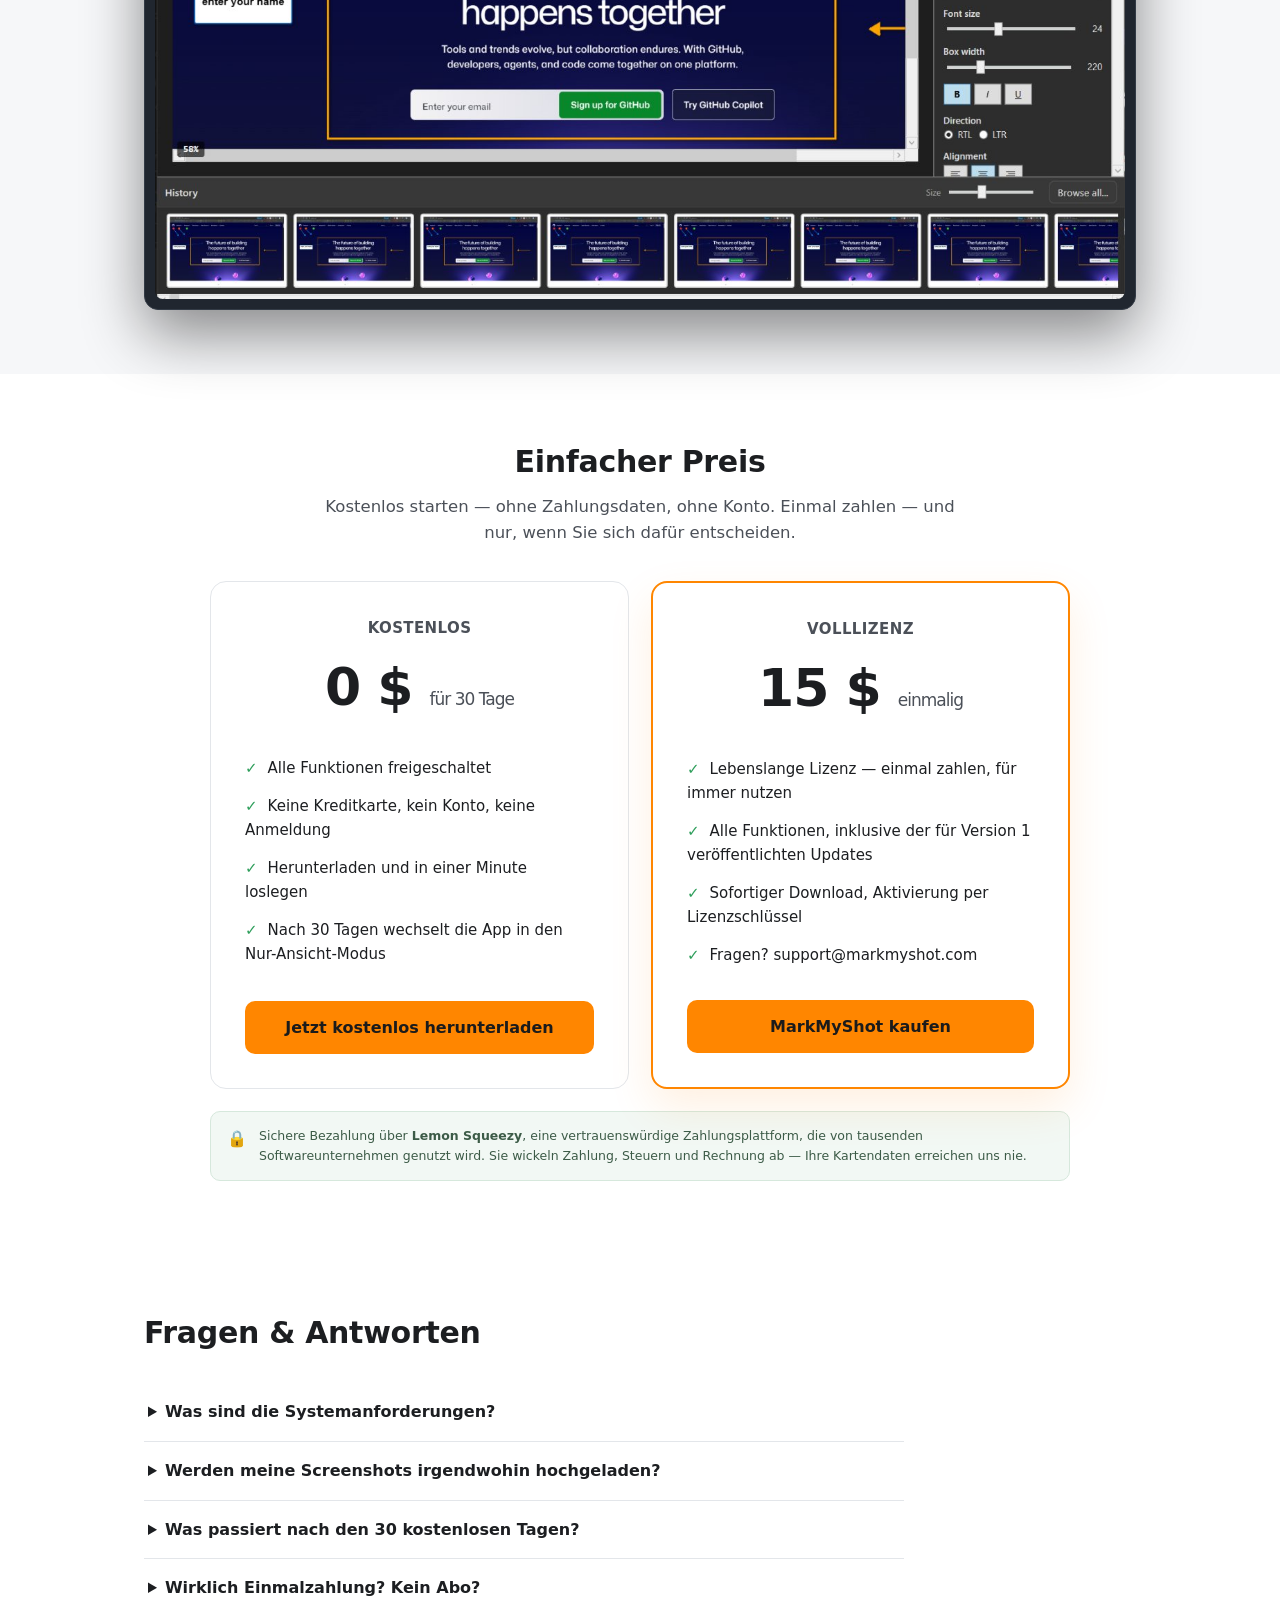
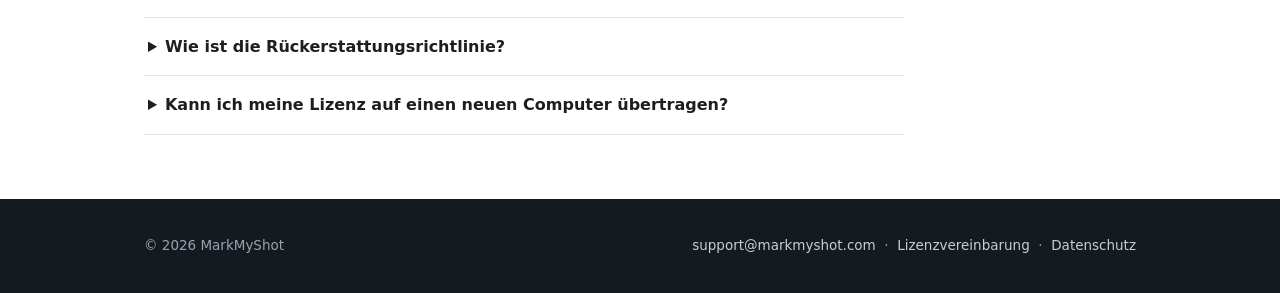
==== commit 0094af4c: "No refund or future-version promises; describe the view-only lock exactly" ====
--- a/de.html
+++ b/de.html
@@ -105,7 +105,7 @@
           <li>Alle Funktionen freigeschaltet</li>
           <li>Keine Kreditkarte, kein Konto, keine Anmeldung</li>
           <li>Herunterladen und in einer Minute loslegen</li>
-          <li>Auch nach 30 Tagen können Sie Aufgenommenes öffnen und bearbeiten</li>
+          <li>Nach 30 Tagen wechselt die App in den Nur-Ansicht-Modus</li>
         </ul>
         <a class="btn btn-primary" href="MarkMyShot.exe" download style="width:100%">Jetzt kostenlos herunterladen</a>
       </div>
@@ -115,7 +115,7 @@
         <ul>
           <li>Lebenslange Lizenz — einmal zahlen, für immer nutzen</li>
           <li>Alle Funktionen, inklusive der für Version 1 veröffentlichten Updates</li>
-          <li>Rückerstattung innerhalb von 14 Tagen, über Lemon Squeezy</li>
+          <li>Sofortiger Download, Aktivierung per Lizenzschlüssel</li>
           <li>Fragen? support@markmyshot.com</li>
         </ul>
         <a class="btn btn-primary" href="https://markmyshot.lemonsqueezy.com/checkout/buy/40103c09-baea-47e1-b508-08ca0bba4fe6" style="width:100%">MarkMyShot kaufen</a>
@@ -142,15 +142,15 @@
       </details>
       <details>
         <summary>Was passiert nach den 30 kostenlosen Tagen?</summary>
-        <p>Sie behalten vollen Zugriff auf das Ansehen, Bearbeiten und Kopieren Ihrer vorhandenen Screenshots. Nur neue Aufnahmen erfordern eine Lizenz — was Sie bereits aufgenommen haben, bleibt zugänglich.</p>
+        <p>Die App wechselt in den Nur-Ansicht-Modus. Sie können MarkMyShot weiterhin öffnen und alles Aufgenommene ansehen, und Ihre Dateien bleiben als normale PNG-Dateien auf Ihrer Festplatte — nichts wird gelöscht oder für andere Programme gesperrt. Innerhalb von MarkMyShot erfordern Aufnehmen, Bearbeiten, Speichern, Exportieren und Kopieren eine Lizenz.</p>
       </details>
       <details>
         <summary>Wirklich Einmalzahlung? Kein Abo?</summary>
-        <p>Ja. Eine Zahlung, lebenslange Lizenz, und die für Version 1 veröffentlichten Updates sind enthalten. Falls je eine große Version 2 erscheint, kann sie ein separater Kauf sein, mit einem Upgrade-Preis für Bestandskunden.</p>
+        <p>Ja. Eine Zahlung, lebenslange Lizenz, und die für Version 1 veröffentlichten Updates sind enthalten. Eine künftige große Version, falls es je eine gibt, ist nicht enthalten.</p>
       </details>
       <details>
         <summary>Wie ist die Rückerstattungsrichtlinie?</summary>
-        <p>Sie können innerhalb von 14 Tagen nach dem Kauf eine Rückerstattung anfragen. Rückerstattungen werden über Lemon Squeezy als offiziellen Verkäufer abgewickelt — schreiben Sie uns, und wir leiten die Anfrage weiter.</p>
+        <p>Die Zahlung wickelt Lemon Squeezy als offizieller Verkäufer ab, und jede Rückerstattungsanfrage richtet sich nach deren Richtlinie. Genau dafür gibt es die Testphase: 30 Tage mit allen Funktionen, damit Sie vor dem Kauf sicher sind.</p>
       </details>
       <details>
         <summary>Kann ich meine Lizenz auf einen neuen Computer übertragen?</summary>
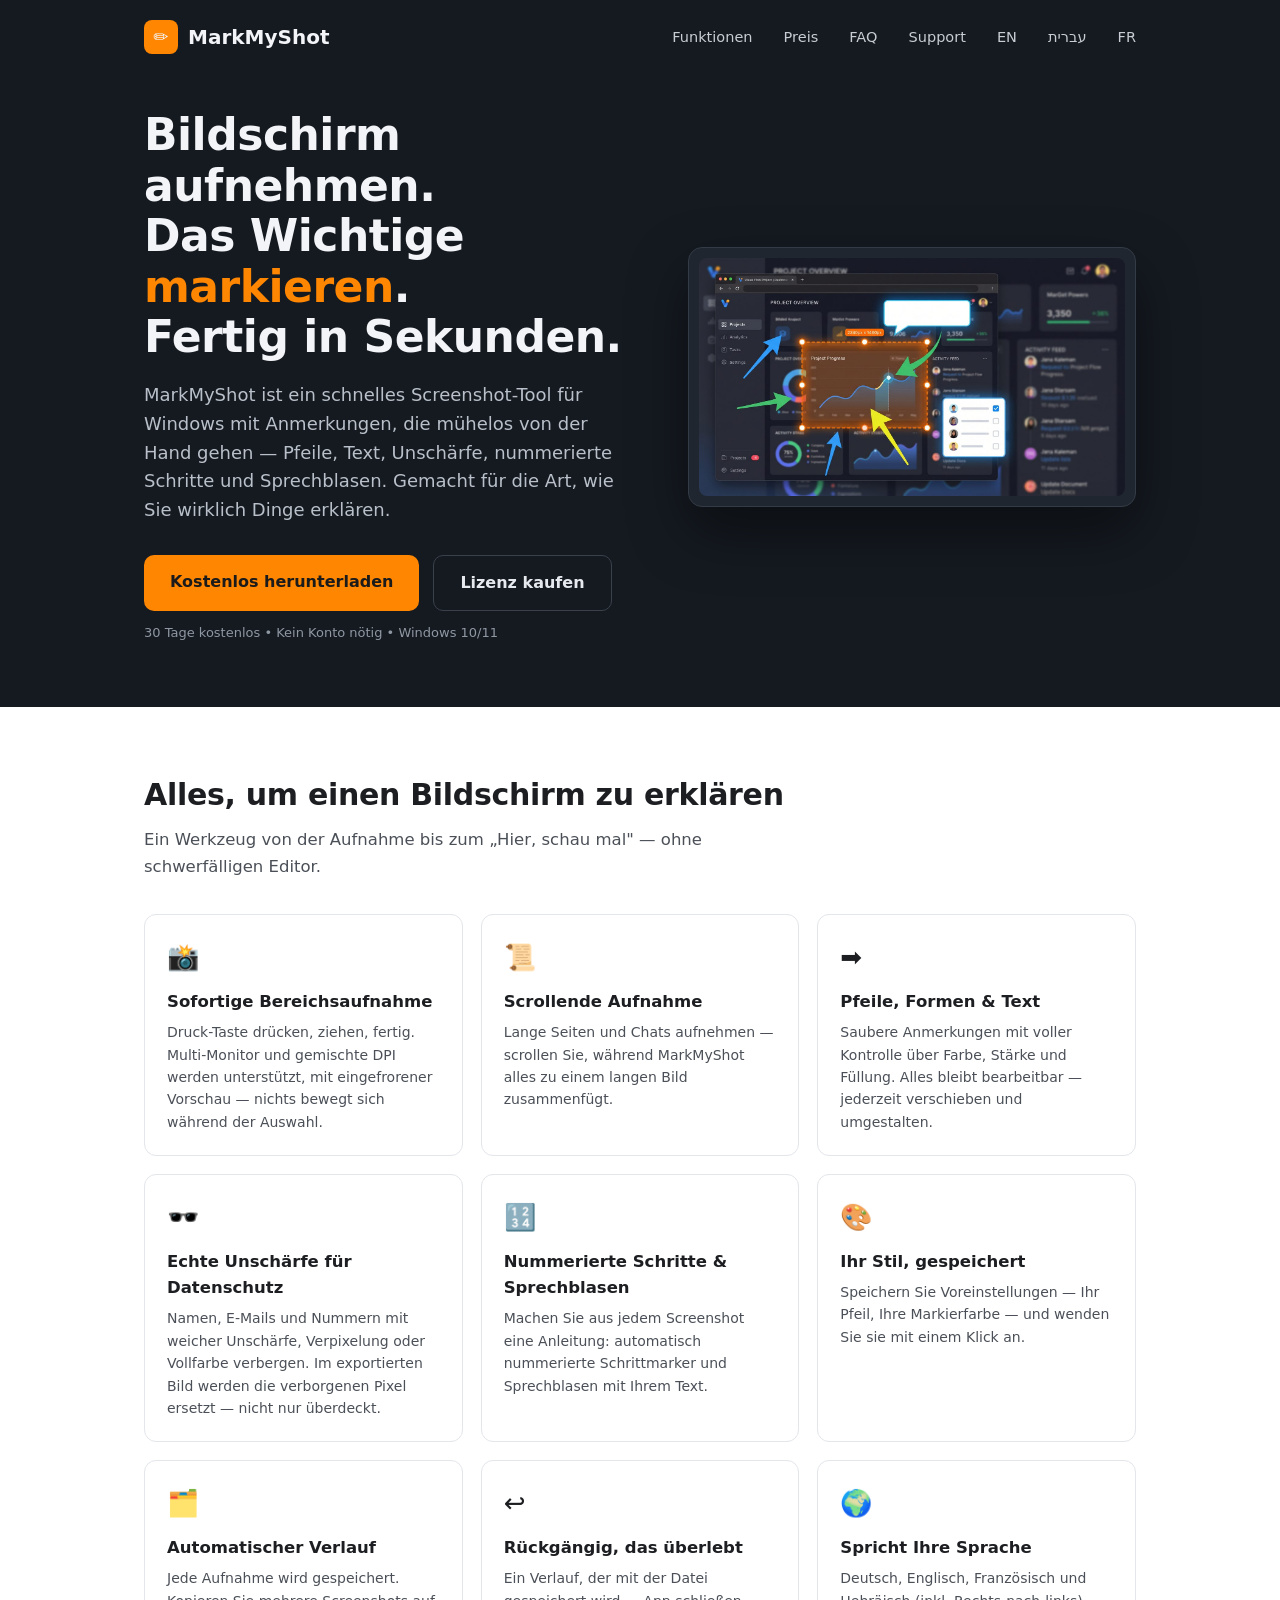
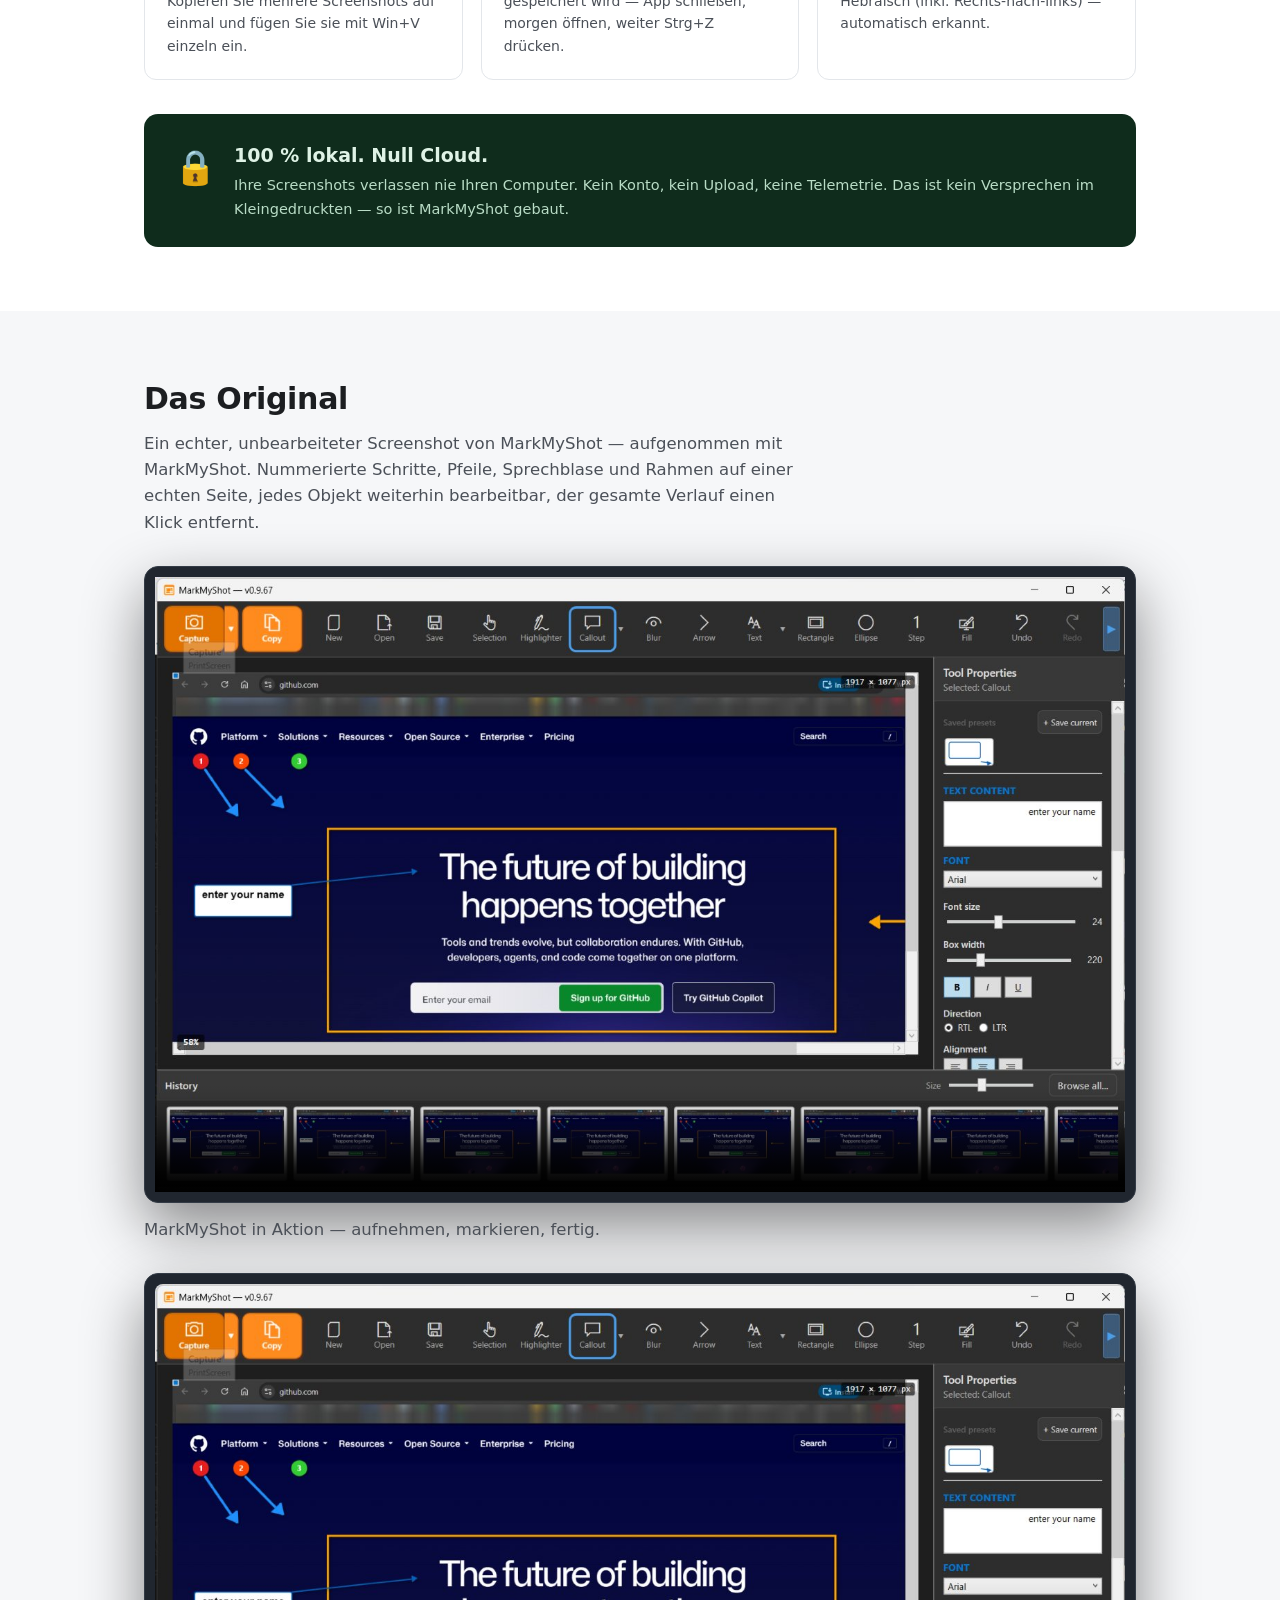
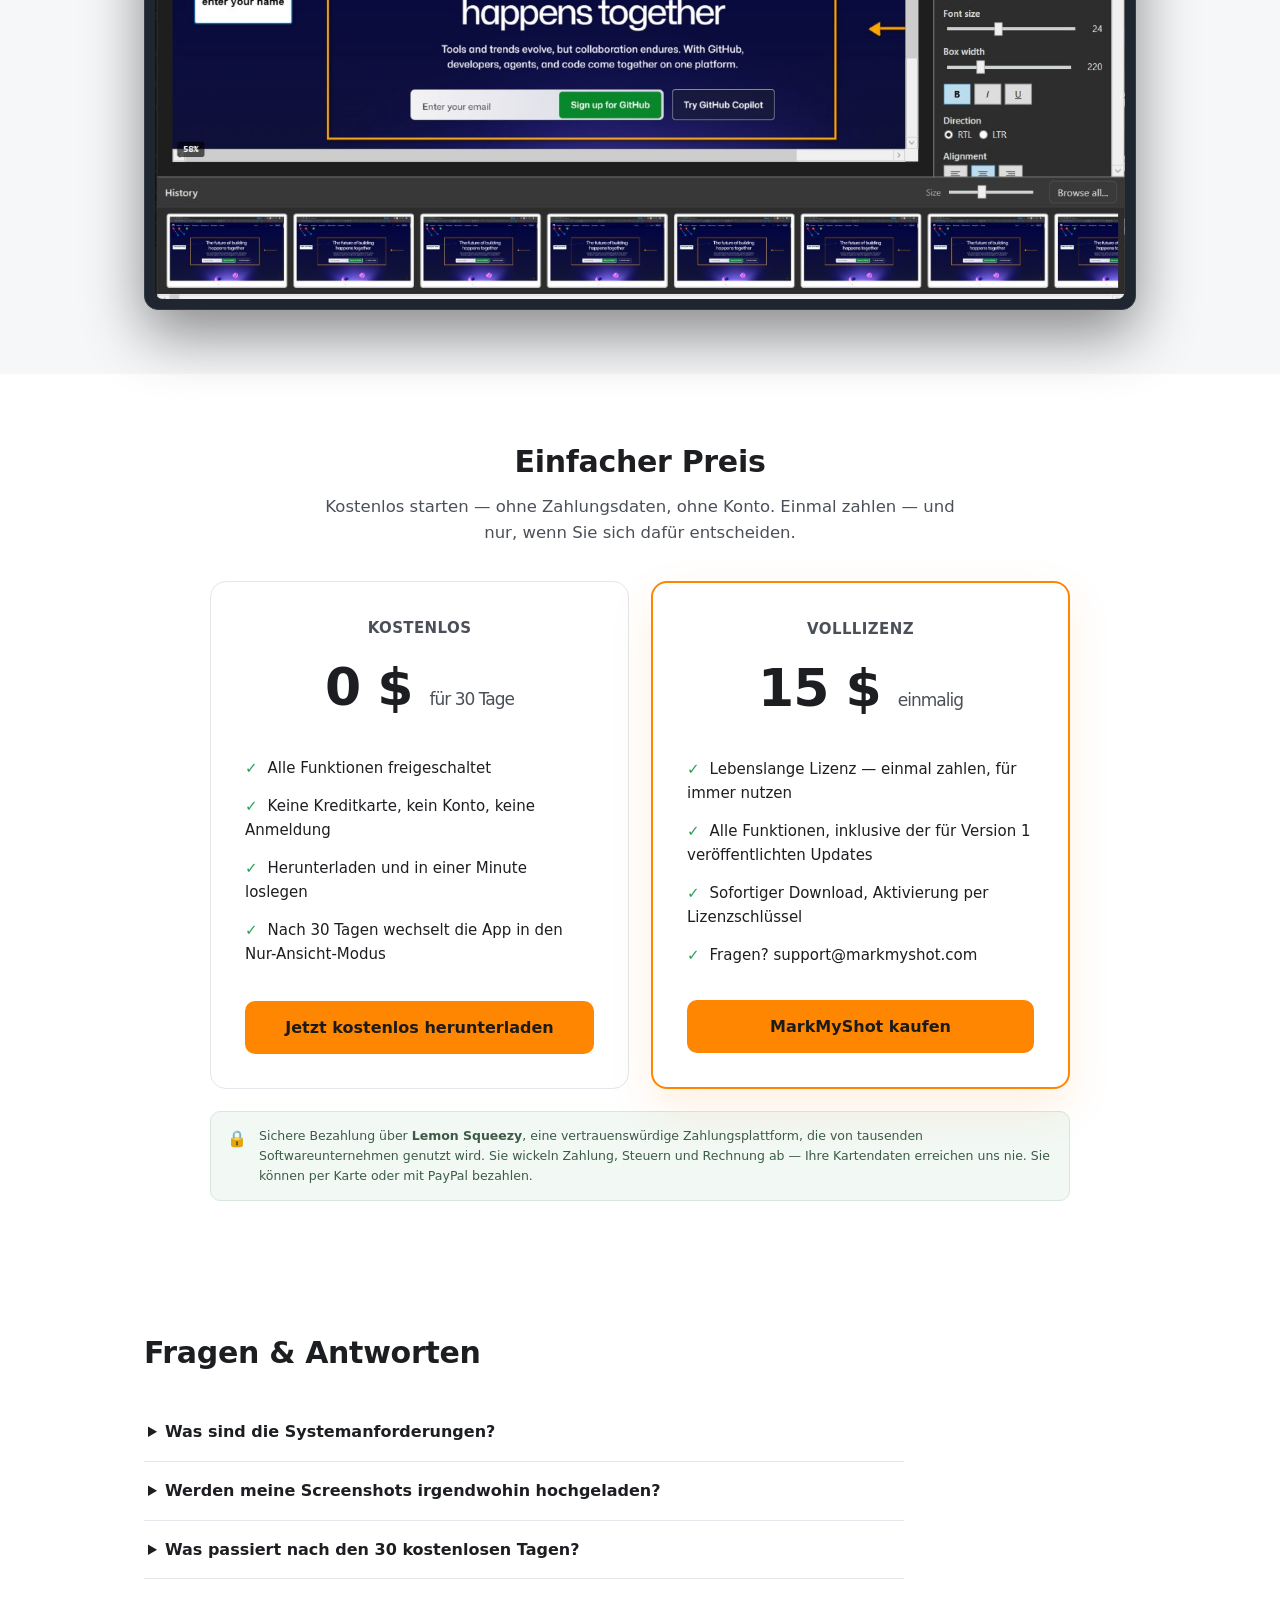
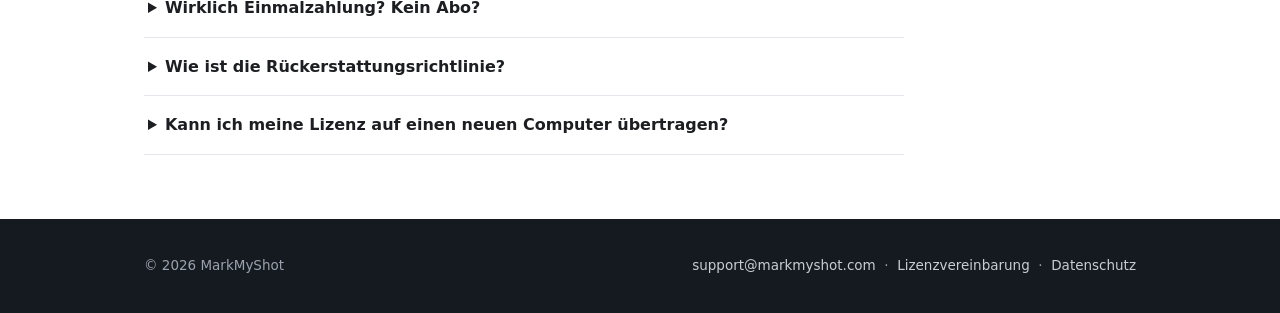
==== commit 6147245b: "Mention PayPal as a payment option; ship build 0.9.88" ====
--- a/de.html
+++ b/de.html
@@ -123,7 +123,7 @@
     </div>
     <div class="trust">
       <div>🔒</div>
-      <p>Sichere Bezahlung über <strong>Lemon Squeezy</strong>, eine vertrauenswürdige Zahlungsplattform, die von tausenden Softwareunternehmen genutzt wird. Sie wickeln Zahlung, Steuern und Rechnung ab — Ihre Kartendaten erreichen uns nie.</p>
+      <p>Sichere Bezahlung über <strong>Lemon Squeezy</strong>, eine vertrauenswürdige Zahlungsplattform, die von tausenden Softwareunternehmen genutzt wird. Sie wickeln Zahlung, Steuern und Rechnung ab — Ihre Kartendaten erreichen uns nie. Sie können per Karte oder mit PayPal bezahlen.</p>
     </div>
   </div>
 </section>
@@ -142,7 +142,7 @@
       </details>
       <details>
         <summary>Was passiert nach den 30 kostenlosen Tagen?</summary>
-        <p>Die App wechselt in den Nur-Ansicht-Modus. Sie können MarkMyShot weiterhin öffnen und alles Aufgenommene ansehen, und Ihre Dateien bleiben als normale PNG-Dateien auf Ihrer Festplatte — nichts wird gelöscht oder für andere Programme gesperrt. Innerhalb von MarkMyShot erfordern Aufnehmen, Bearbeiten, Speichern, Exportieren und Kopieren eine Lizenz.</p>
+        <p>Die App wechselt in den Nur-Ansicht-Modus. Sie können MarkMyShot weiterhin öffnen und alles Aufgenommene ansehen, und Ihre Dateien bleiben genau dort auf Ihrer Festplatte, wo sie waren — nichts wird gelöscht. Innerhalb von MarkMyShot erfordern Aufnehmen, Bearbeiten, Speichern, Exportieren und Kopieren eine Lizenz.</p>
       </details>
       <details>
         <summary>Wirklich Einmalzahlung? Kein Abo?</summary>
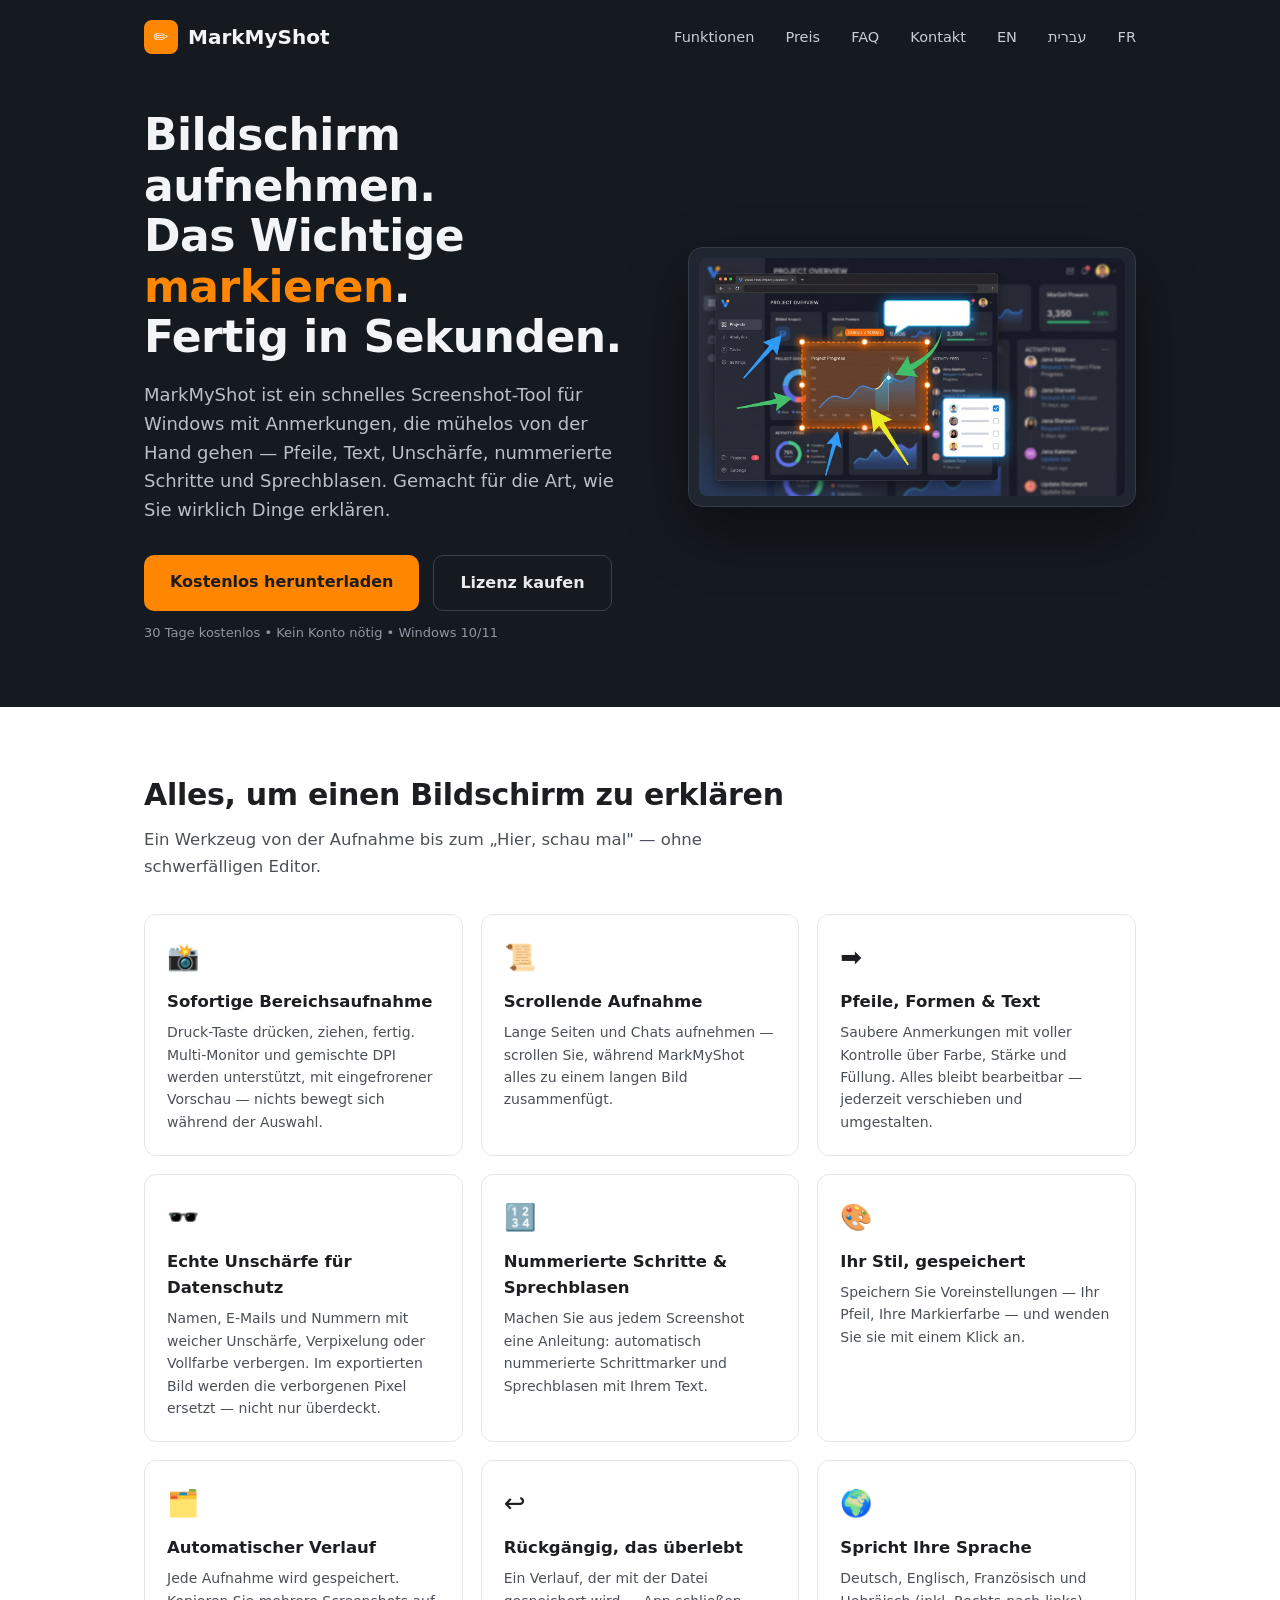
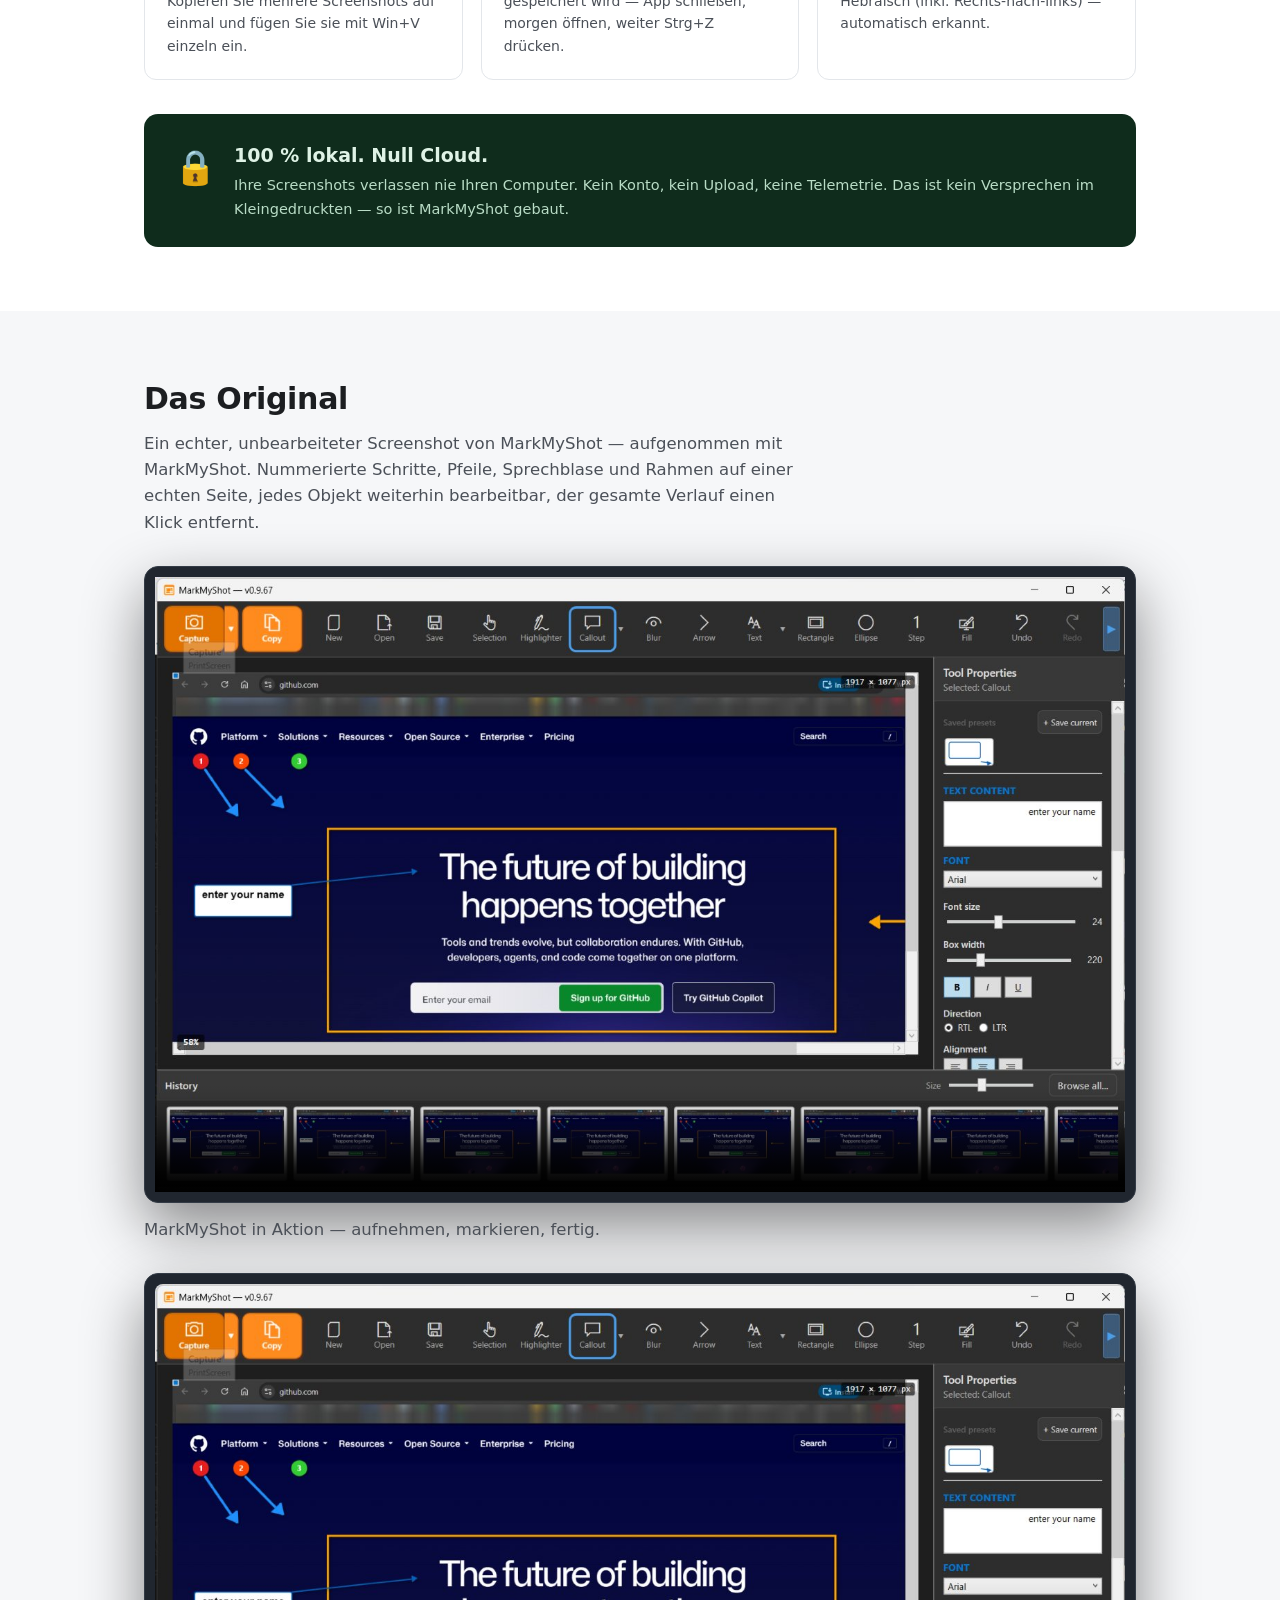
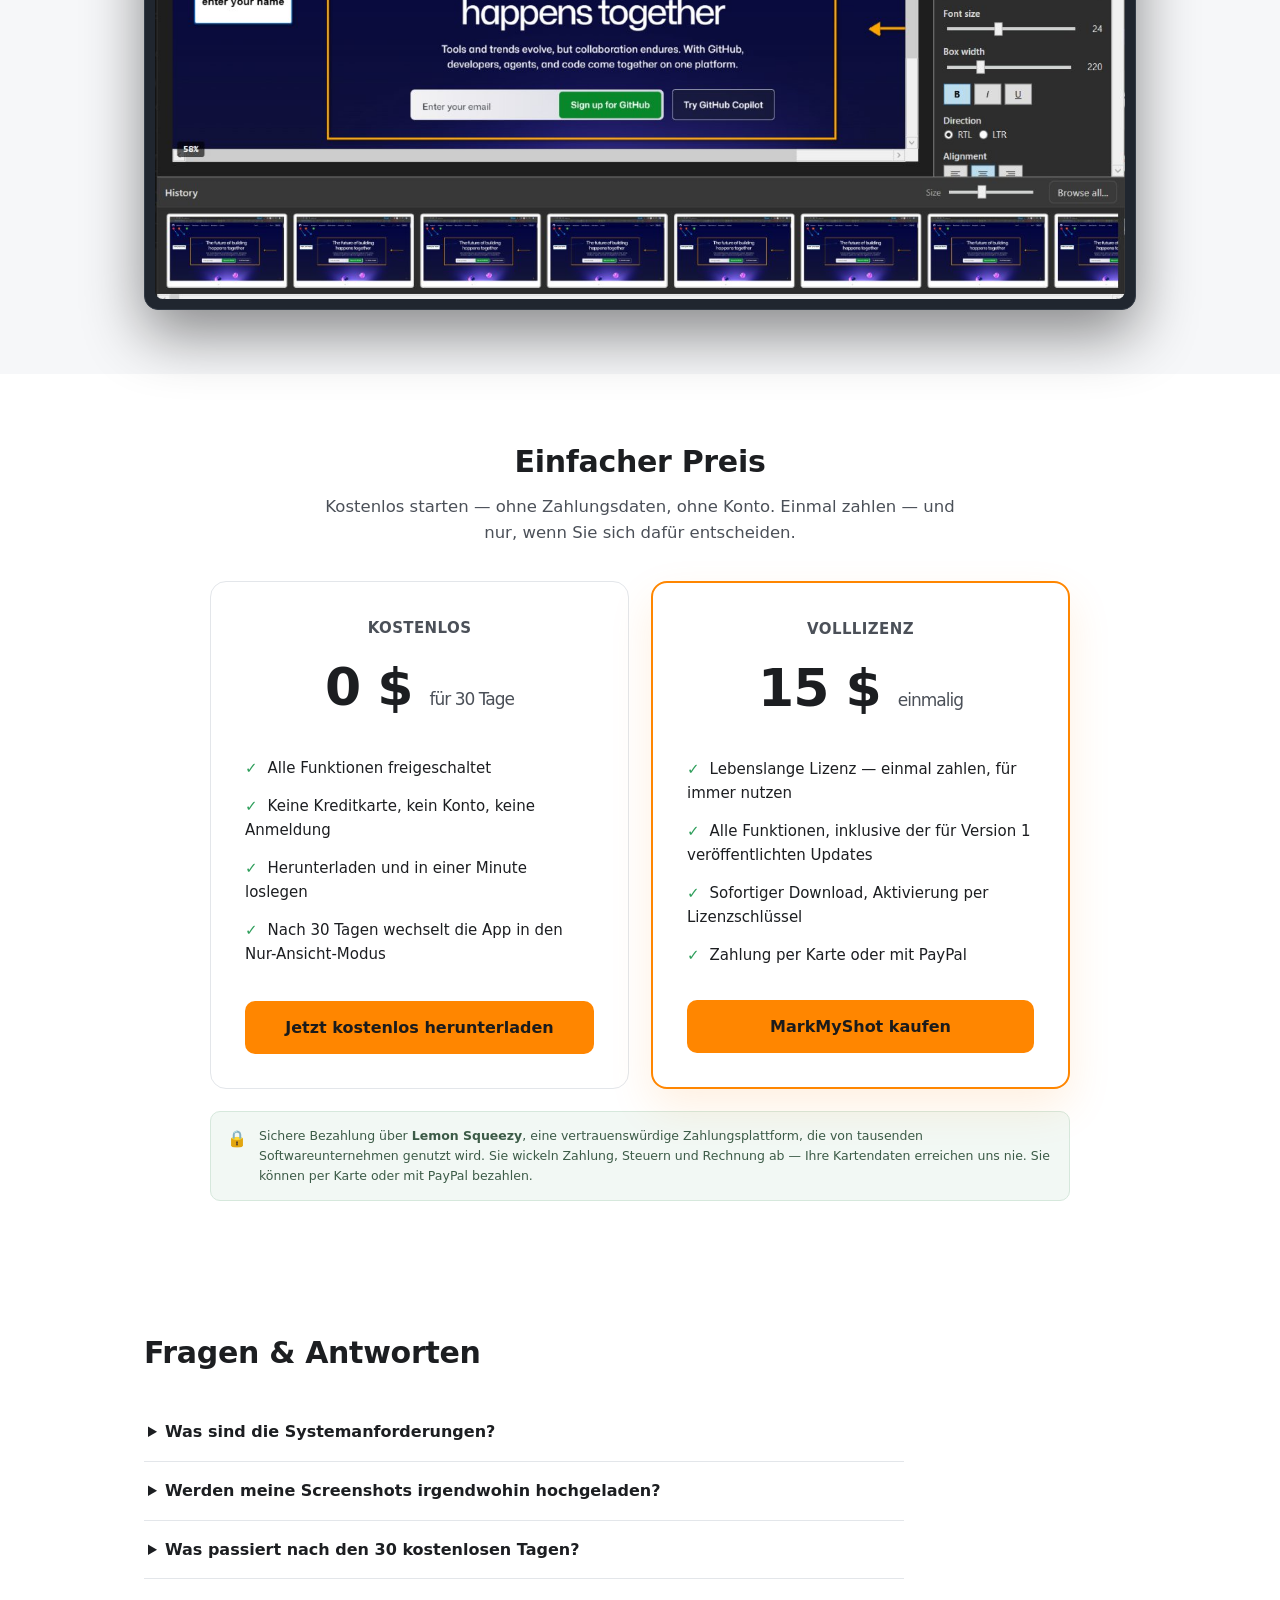
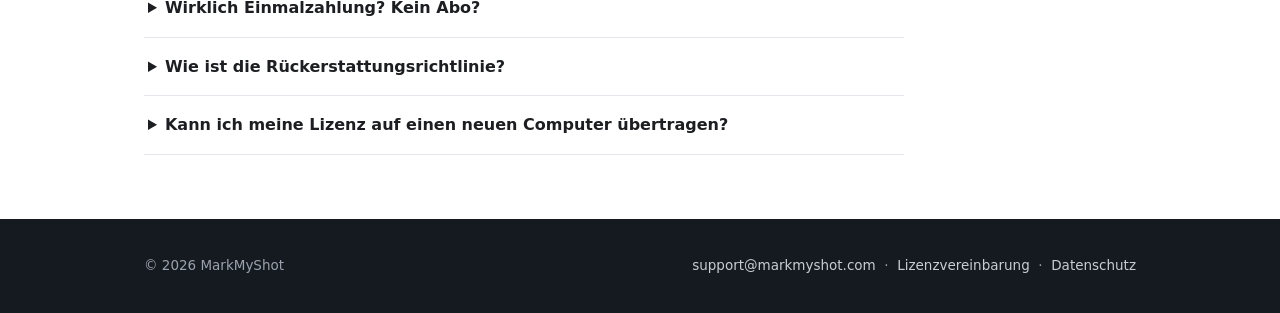
==== commit 5711436f: "Pricing card: no support promise, show the payment options instead" ====
--- a/de.html
+++ b/de.html
@@ -28,7 +28,7 @@
         <a href="#features">Funktionen</a>
         <a href="#pricing">Preis</a>
         <a href="#faq">FAQ</a>
-        <a href="mailto:support@markmyshot.com">Support</a>
+        <a href="mailto:support@markmyshot.com">Kontakt</a>
         <a href="index.html" lang="en">EN</a>
         <a href="he.html" lang="he">עברית</a>
         <a href="fr.html" lang="fr">FR</a>
@@ -116,7 +116,7 @@
           <li>Lebenslange Lizenz — einmal zahlen, für immer nutzen</li>
           <li>Alle Funktionen, inklusive der für Version 1 veröffentlichten Updates</li>
           <li>Sofortiger Download, Aktivierung per Lizenzschlüssel</li>
-          <li>Fragen? support@markmyshot.com</li>
+          <li>Zahlung per Karte oder mit PayPal</li>
         </ul>
         <a class="btn btn-primary" href="https://markmyshot.lemonsqueezy.com/checkout/buy/40103c09-baea-47e1-b508-08ca0bba4fe6" style="width:100%">MarkMyShot kaufen</a>
       </div>
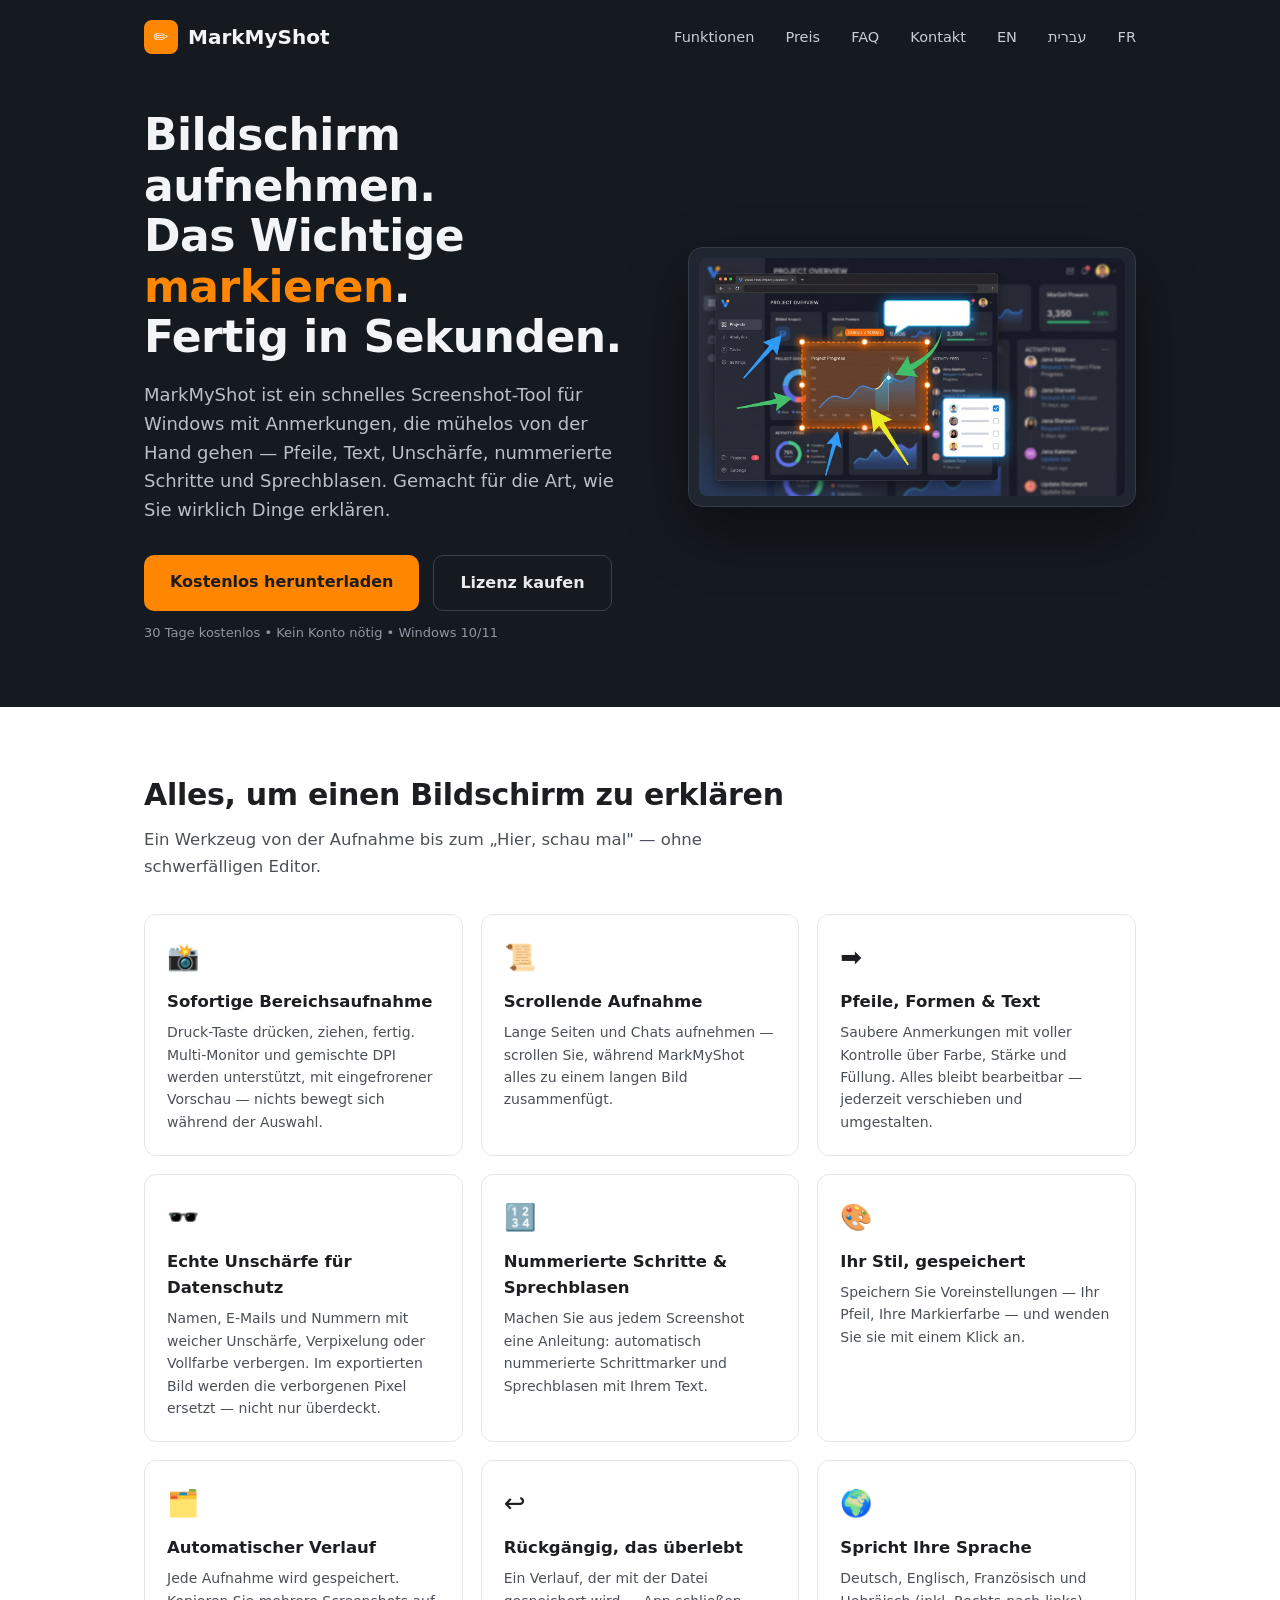
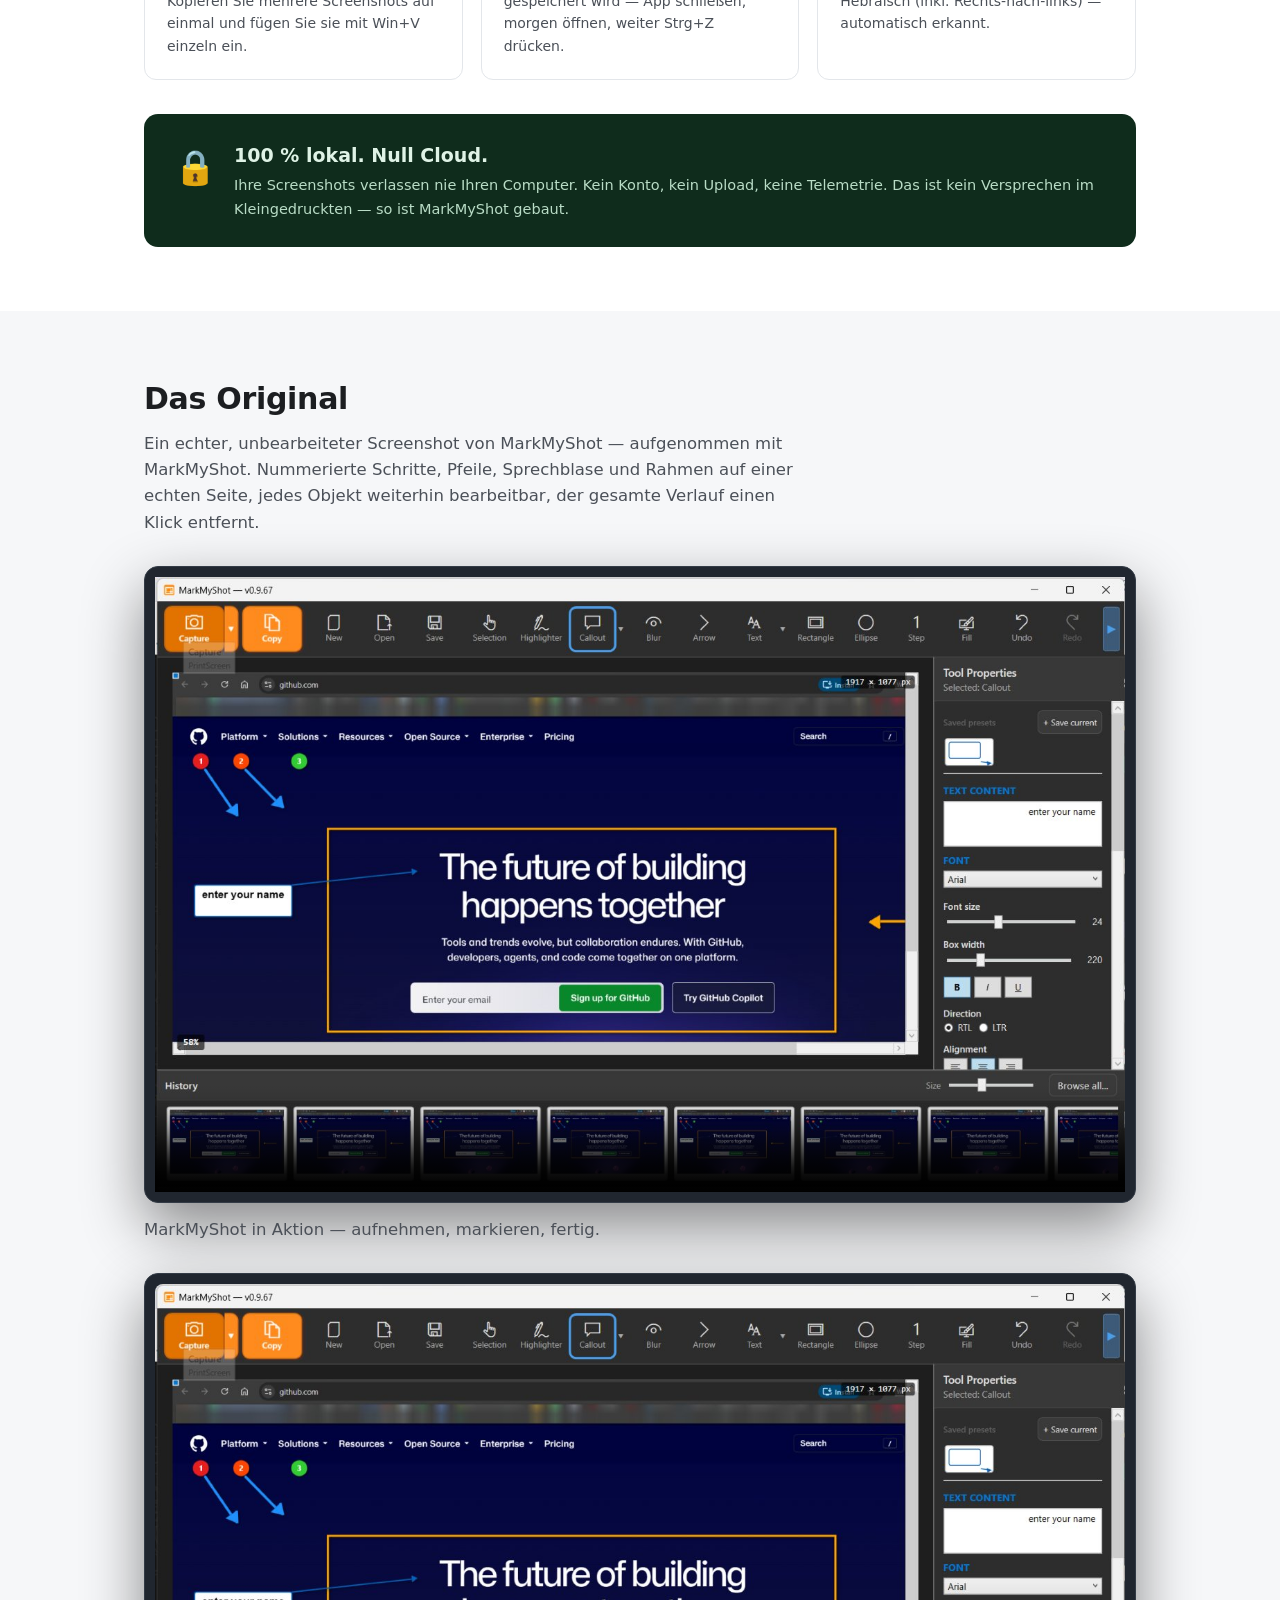
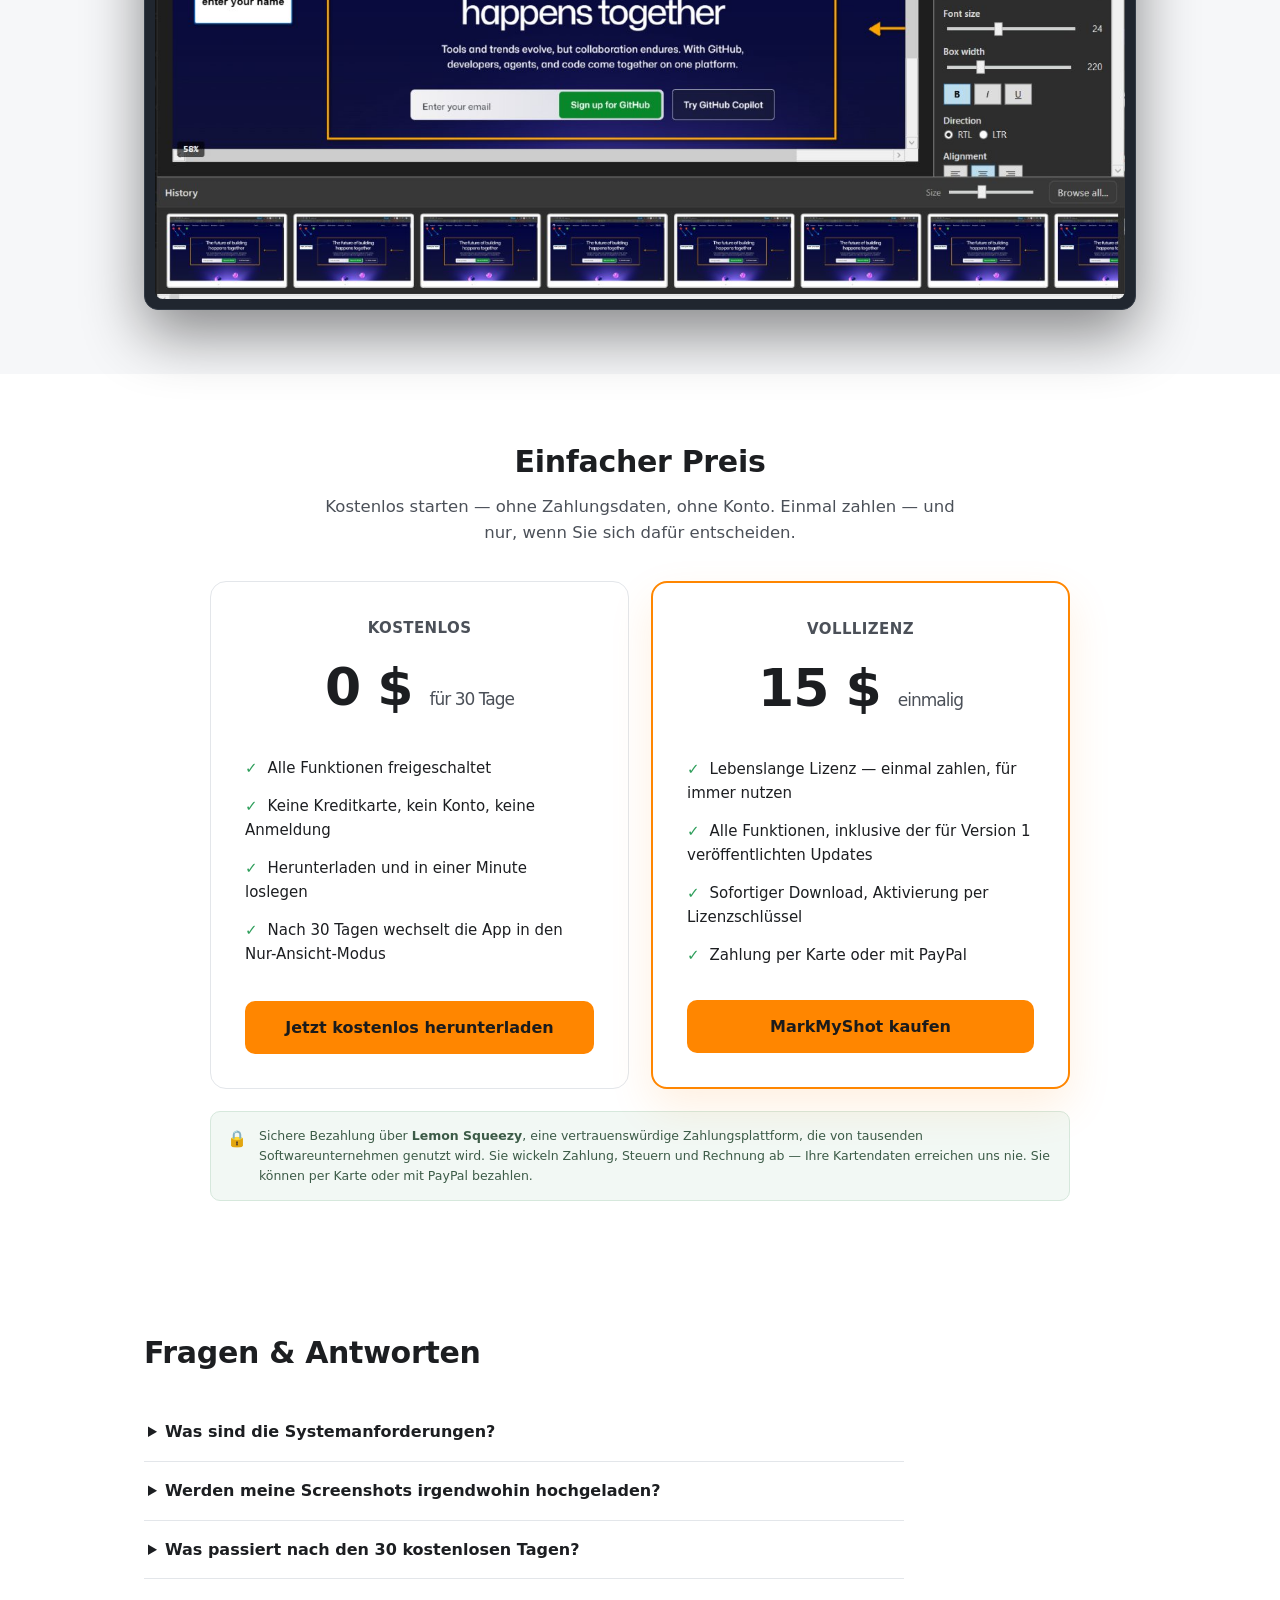
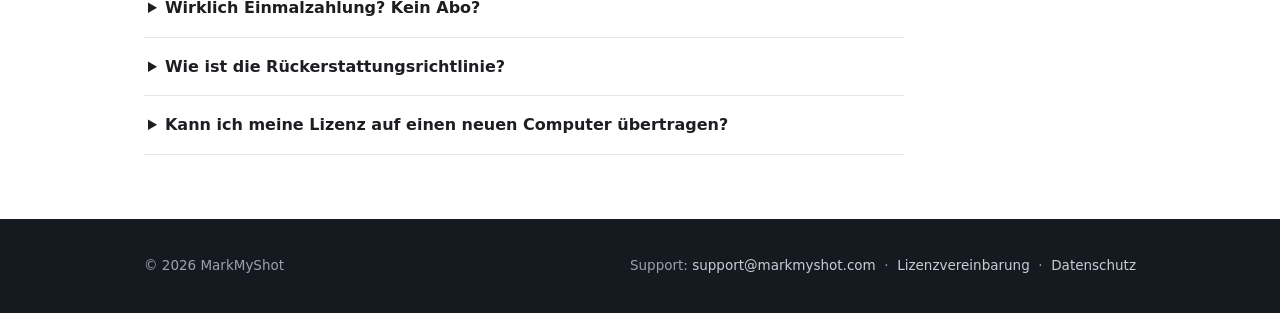
==== commit c2a6393b: "Label the footer address as support" ====
--- a/de.html
+++ b/de.html
@@ -165,7 +165,7 @@
     <div class="cols">
       <div>© 2026 MarkMyShot</div>
       <div>
-        <a href="mailto:support@markmyshot.com">support@markmyshot.com</a>
+        Support: <a href="mailto:support@markmyshot.com">support@markmyshot.com</a>
         &nbsp;·&nbsp; <a href="eula.html">Lizenzvereinbarung</a>
         &nbsp;·&nbsp; <a href="privacy.html">Datenschutz</a>
       </div>
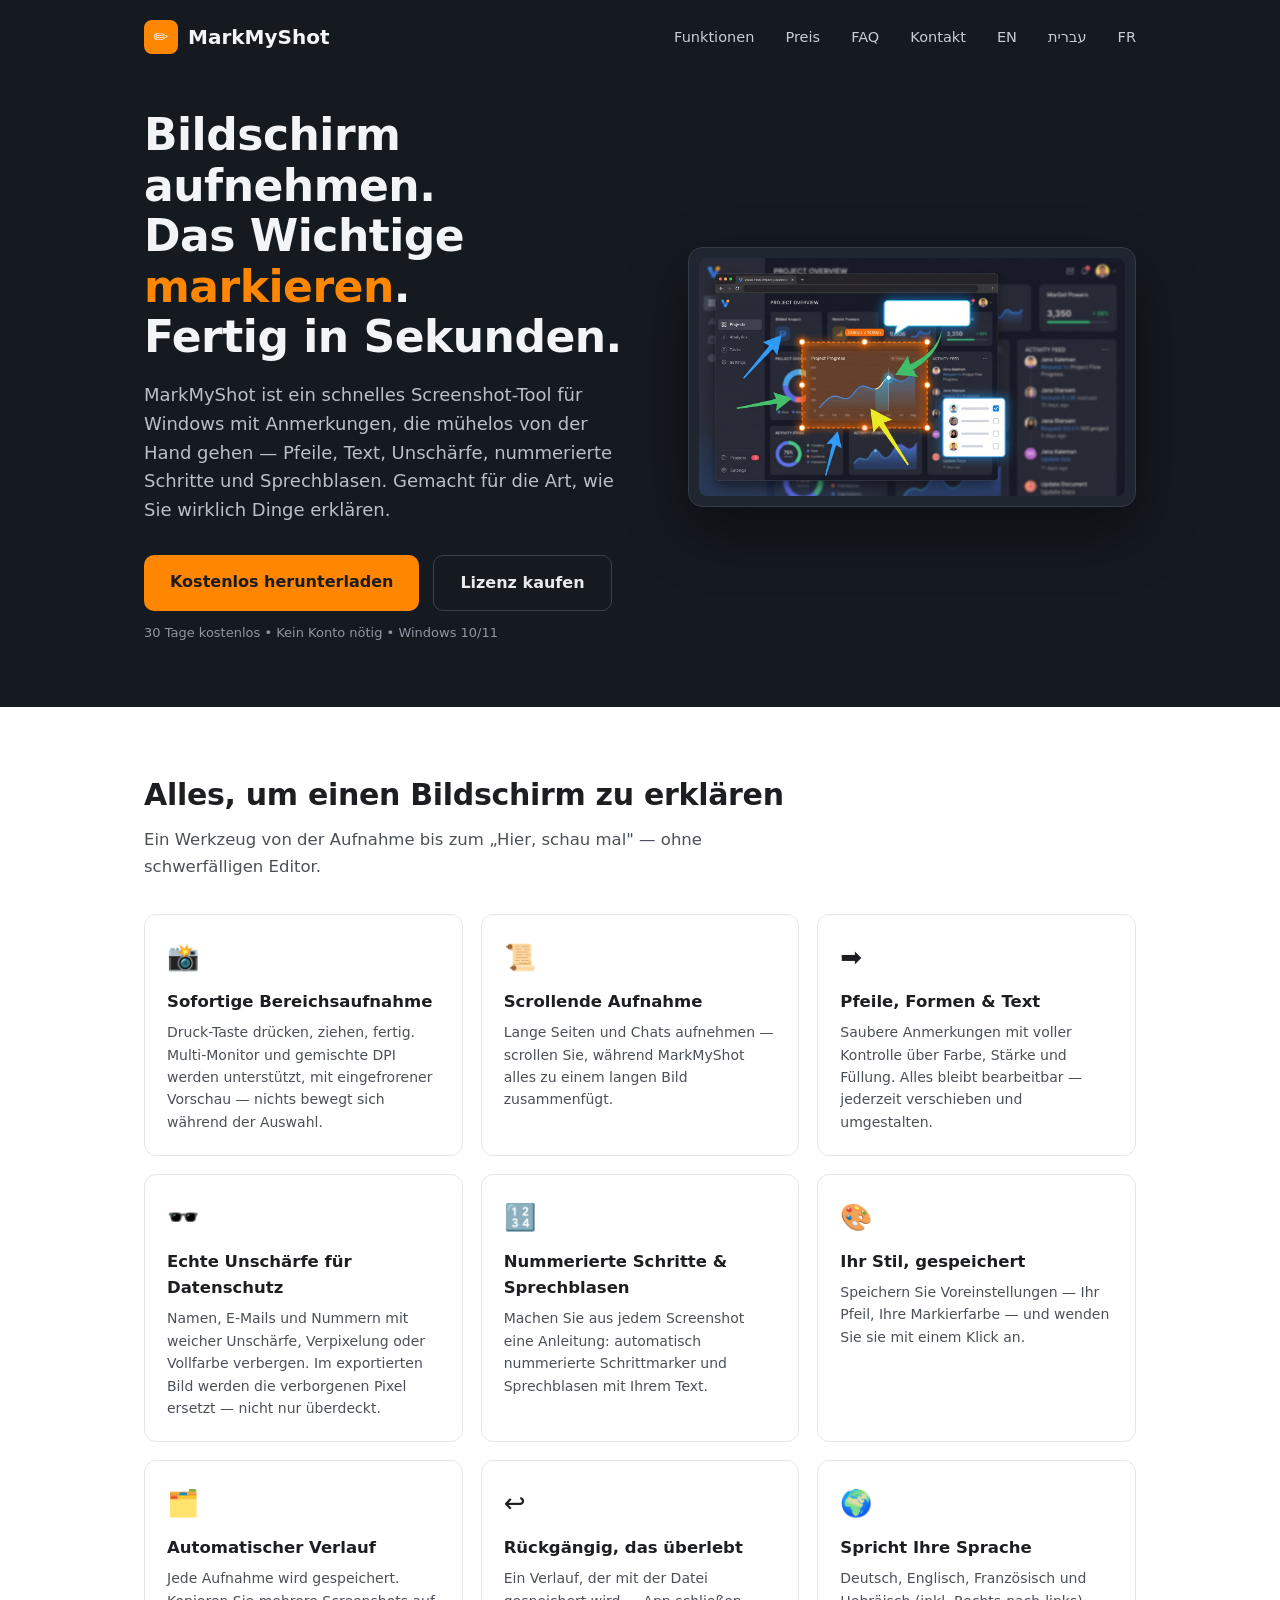
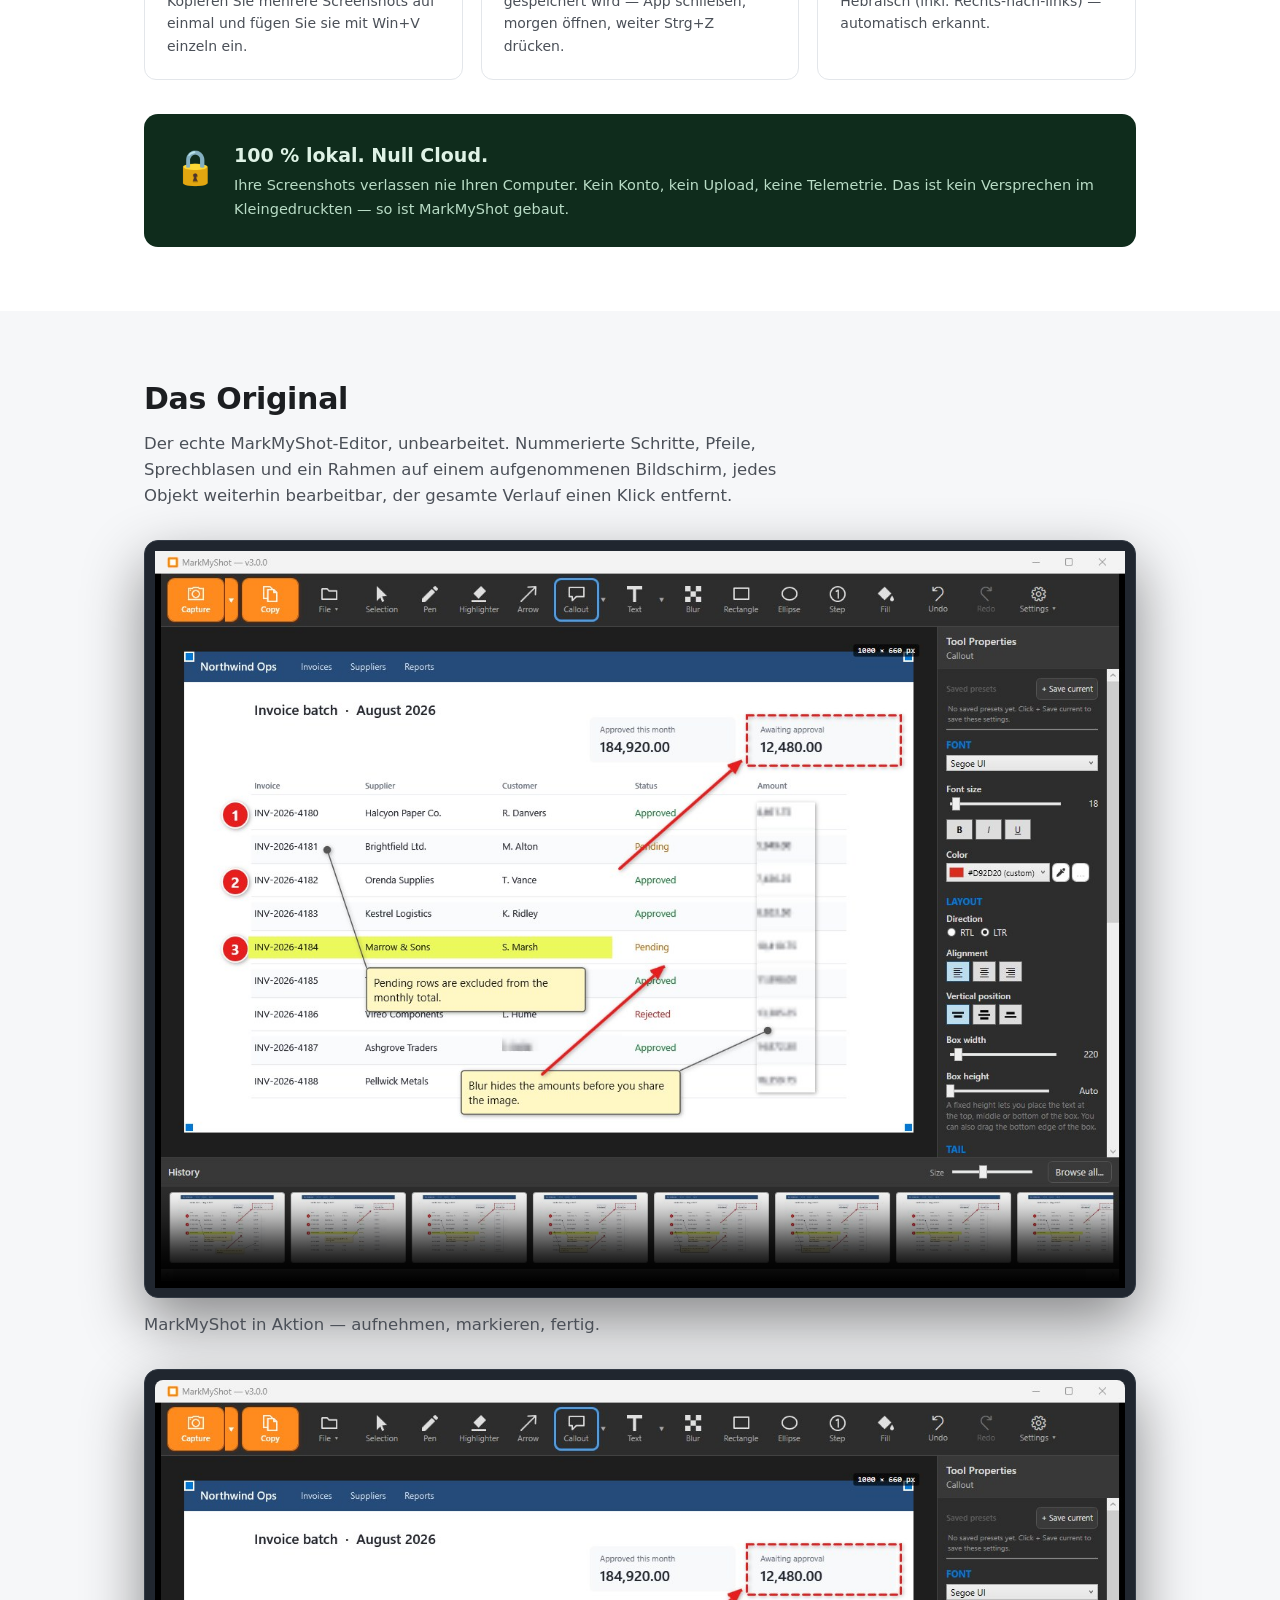
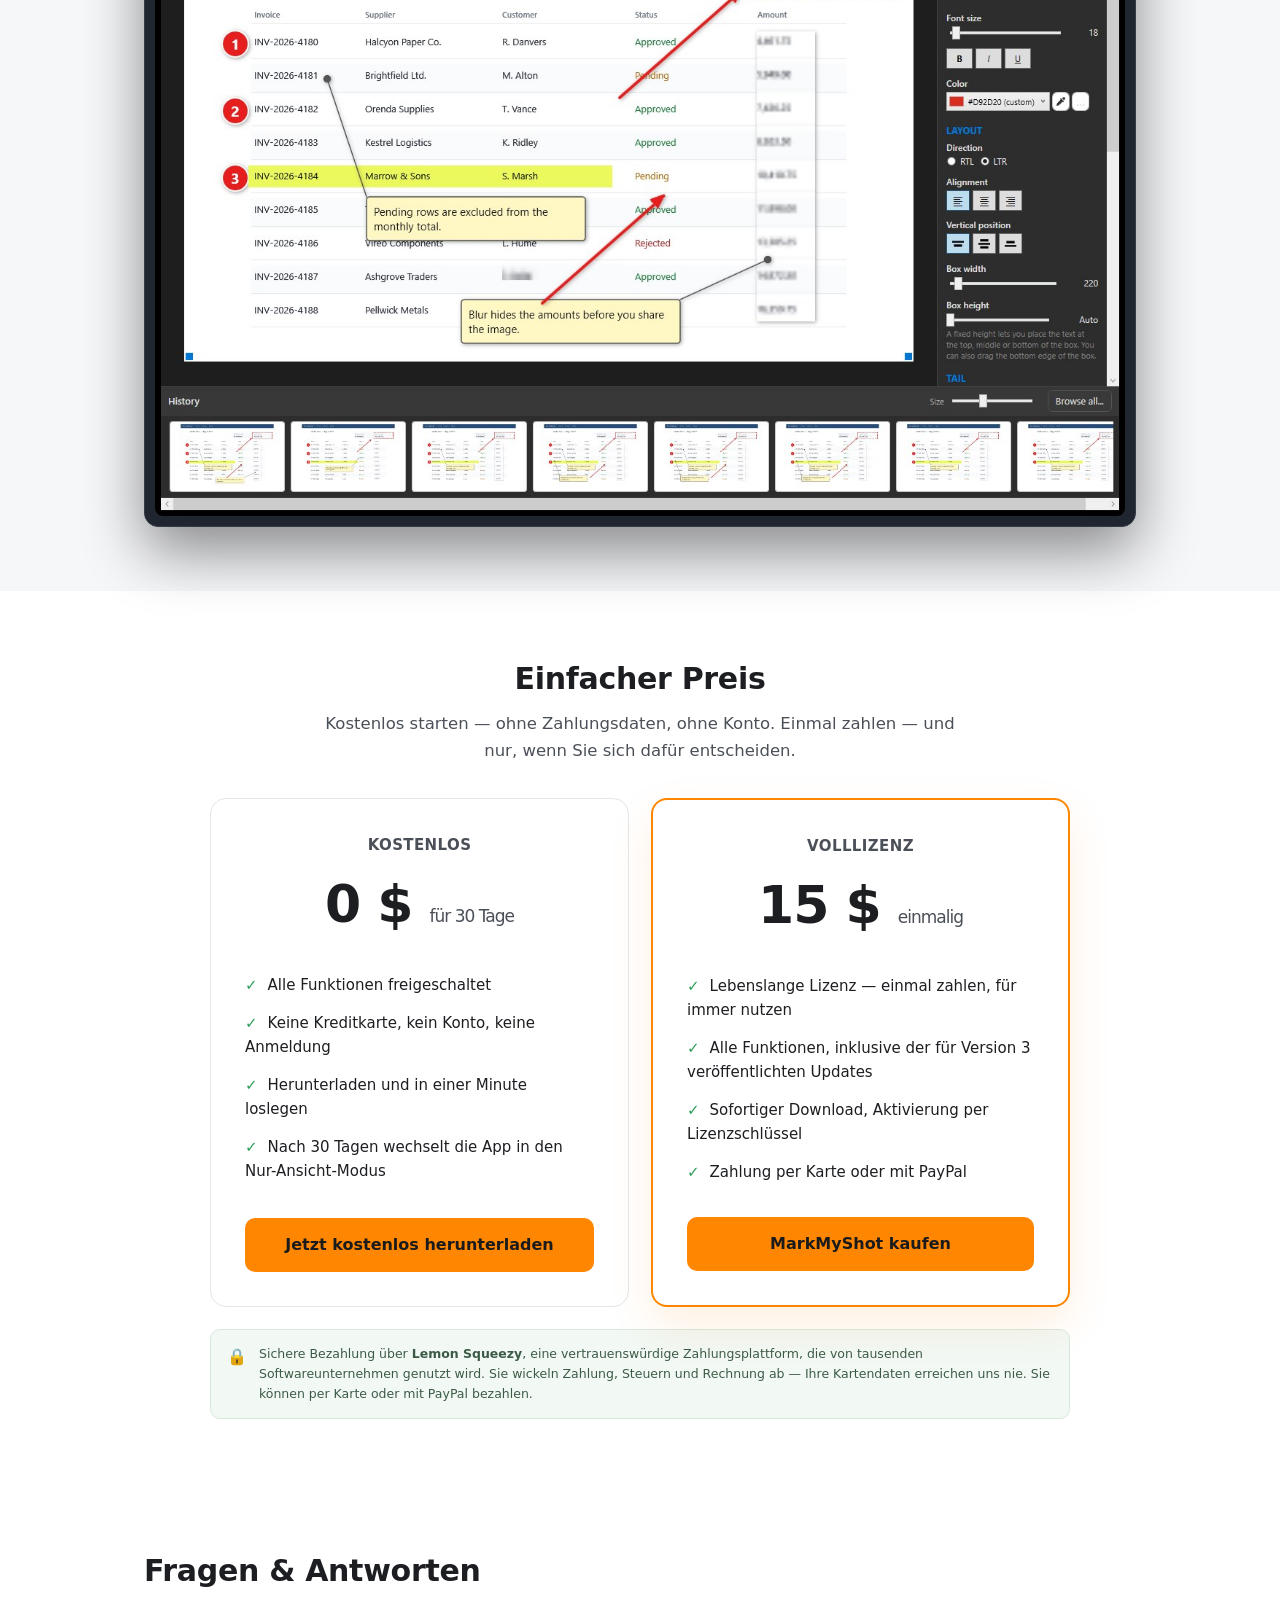
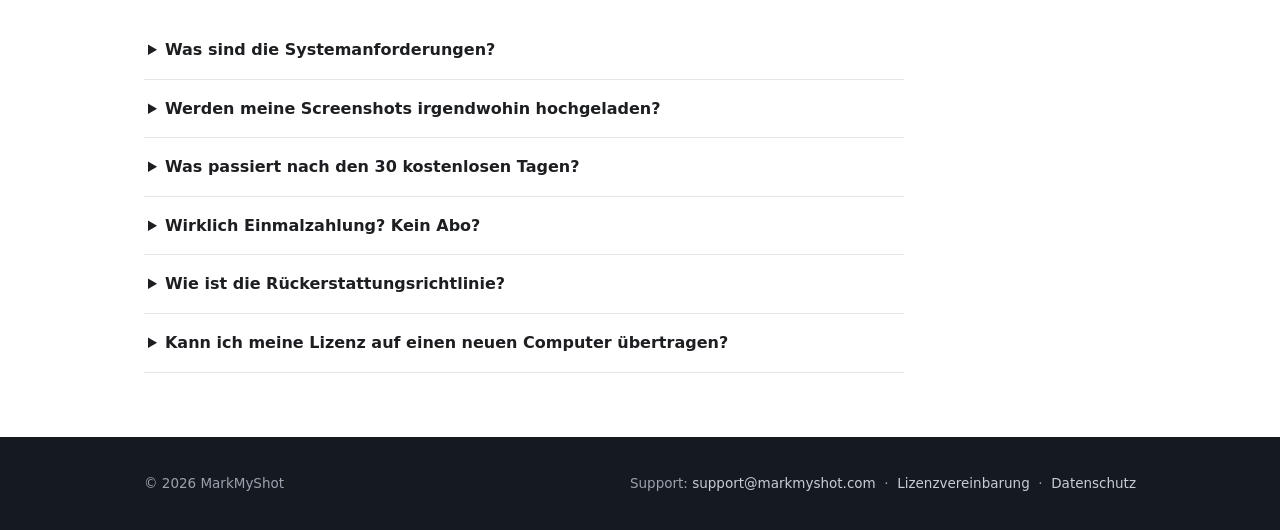
==== commit 82c8ce49: "גרסה 3.0.0: תמונת מסך וסרטון חדשים, בלי מותג של אף אחד אחר התמונה הקודמת הראתה את דף הבית של GitHub " ====
--- a/de.html
+++ b/de.html
@@ -80,7 +80,7 @@
 <section class="alt" id="in-action">
   <div class="wrap">
     <h2>Das Original</h2>
-    <p class="lead">Ein echter, unbearbeiteter Screenshot von MarkMyShot — aufgenommen mit MarkMyShot. Nummerierte Schritte, Pfeile, Sprechblase und Rahmen auf einer echten Seite, jedes Objekt weiterhin bearbeitbar, der gesamte Verlauf einen Klick entfernt.</p>
+    <p class="lead">Der echte MarkMyShot-Editor, unbearbeitet. Nummerierte Schritte, Pfeile, Sprechblasen und ein Rahmen auf einem aufgenommenen Bildschirm, jedes Objekt weiterhin bearbeitbar, der gesamte Verlauf einen Klick entfernt.</p>
     <div class="shot-frame" style="margin-top:30px">
       <video src="demo.mp4" poster="editor.jpg" controls preload="none" playsinline
              aria-label="Demo-Video von MarkMyShot"
@@ -88,7 +88,7 @@
     </div>
     <p class="lead" style="margin-top:14px">MarkMyShot in Aktion — aufnehmen, markieren, fertig.</p>
     <div class="shot-frame" style="margin-top:30px">
-      <img src="editor.jpg" alt="Echtes MarkMyShot-Editorfenster: Werkzeugleiste, annotierte Webseite mit Schritten und Pfeilen, Eigenschaften-Panel und Verlaufsleiste">
+      <img src="editor.jpg" alt="MarkMyShot-Editorfenster: Werkzeugleiste, annotierter Bildschirm mit Schritten, Pfeilen und Sprechblasen, Eigenschaften-Panel und Verlaufsleiste">
     </div>
   </div>
 </section>
@@ -114,7 +114,7 @@
         <div class="price">15 $ <small>einmalig</small></div>
         <ul>
           <li>Lebenslange Lizenz — einmal zahlen, für immer nutzen</li>
-          <li>Alle Funktionen, inklusive der für Version 1 veröffentlichten Updates</li>
+          <li>Alle Funktionen, inklusive der für Version 3 veröffentlichten Updates</li>
           <li>Sofortiger Download, Aktivierung per Lizenzschlüssel</li>
           <li>Zahlung per Karte oder mit PayPal</li>
         </ul>
@@ -146,7 +146,7 @@
       </details>
       <details>
         <summary>Wirklich Einmalzahlung? Kein Abo?</summary>
-        <p>Ja. Eine Zahlung, lebenslange Lizenz, und die für Version 1 veröffentlichten Updates sind enthalten. Eine künftige große Version, falls es je eine gibt, ist nicht enthalten.</p>
+        <p>Ja. Eine Zahlung, lebenslange Lizenz, und die für Version 3 veröffentlichten Updates sind enthalten. Eine künftige große Version, falls es je eine gibt, ist nicht enthalten.</p>
       </details>
       <details>
         <summary>Wie ist die Rückerstattungsrichtlinie?</summary>
